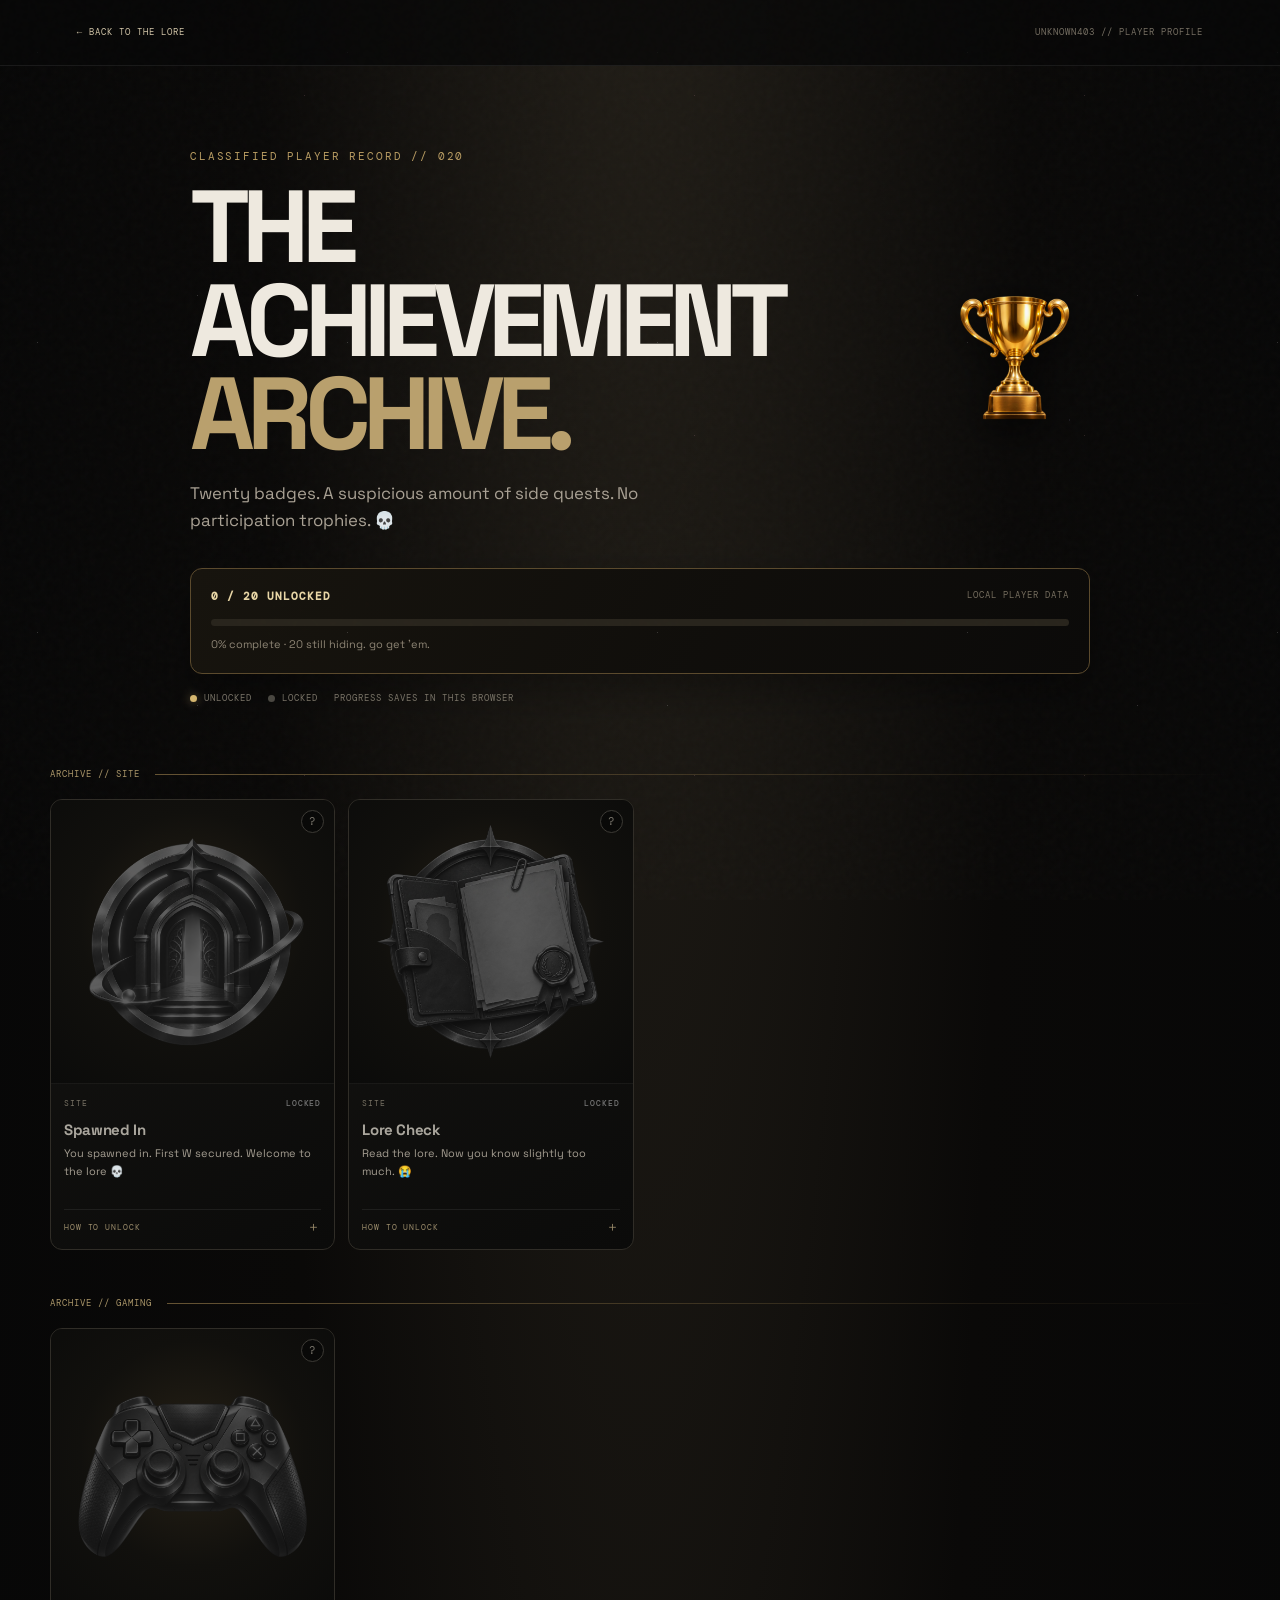
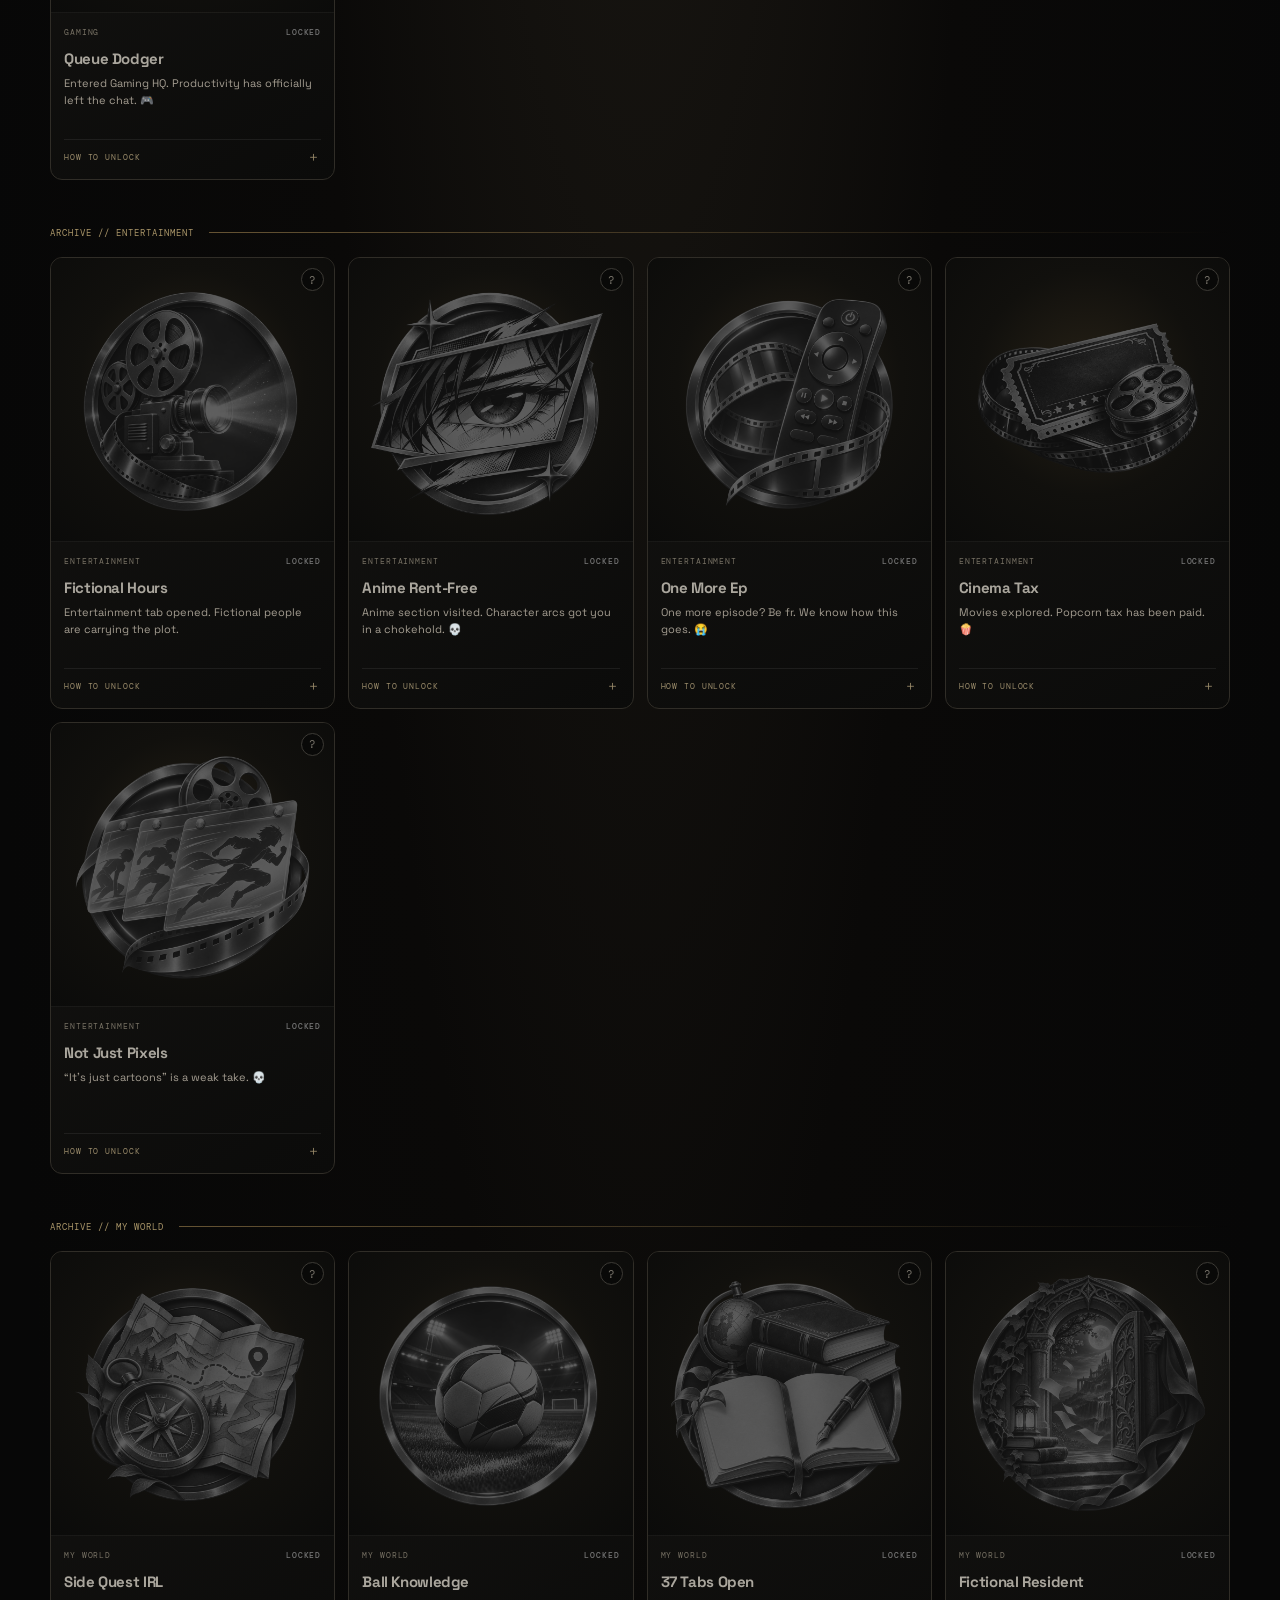
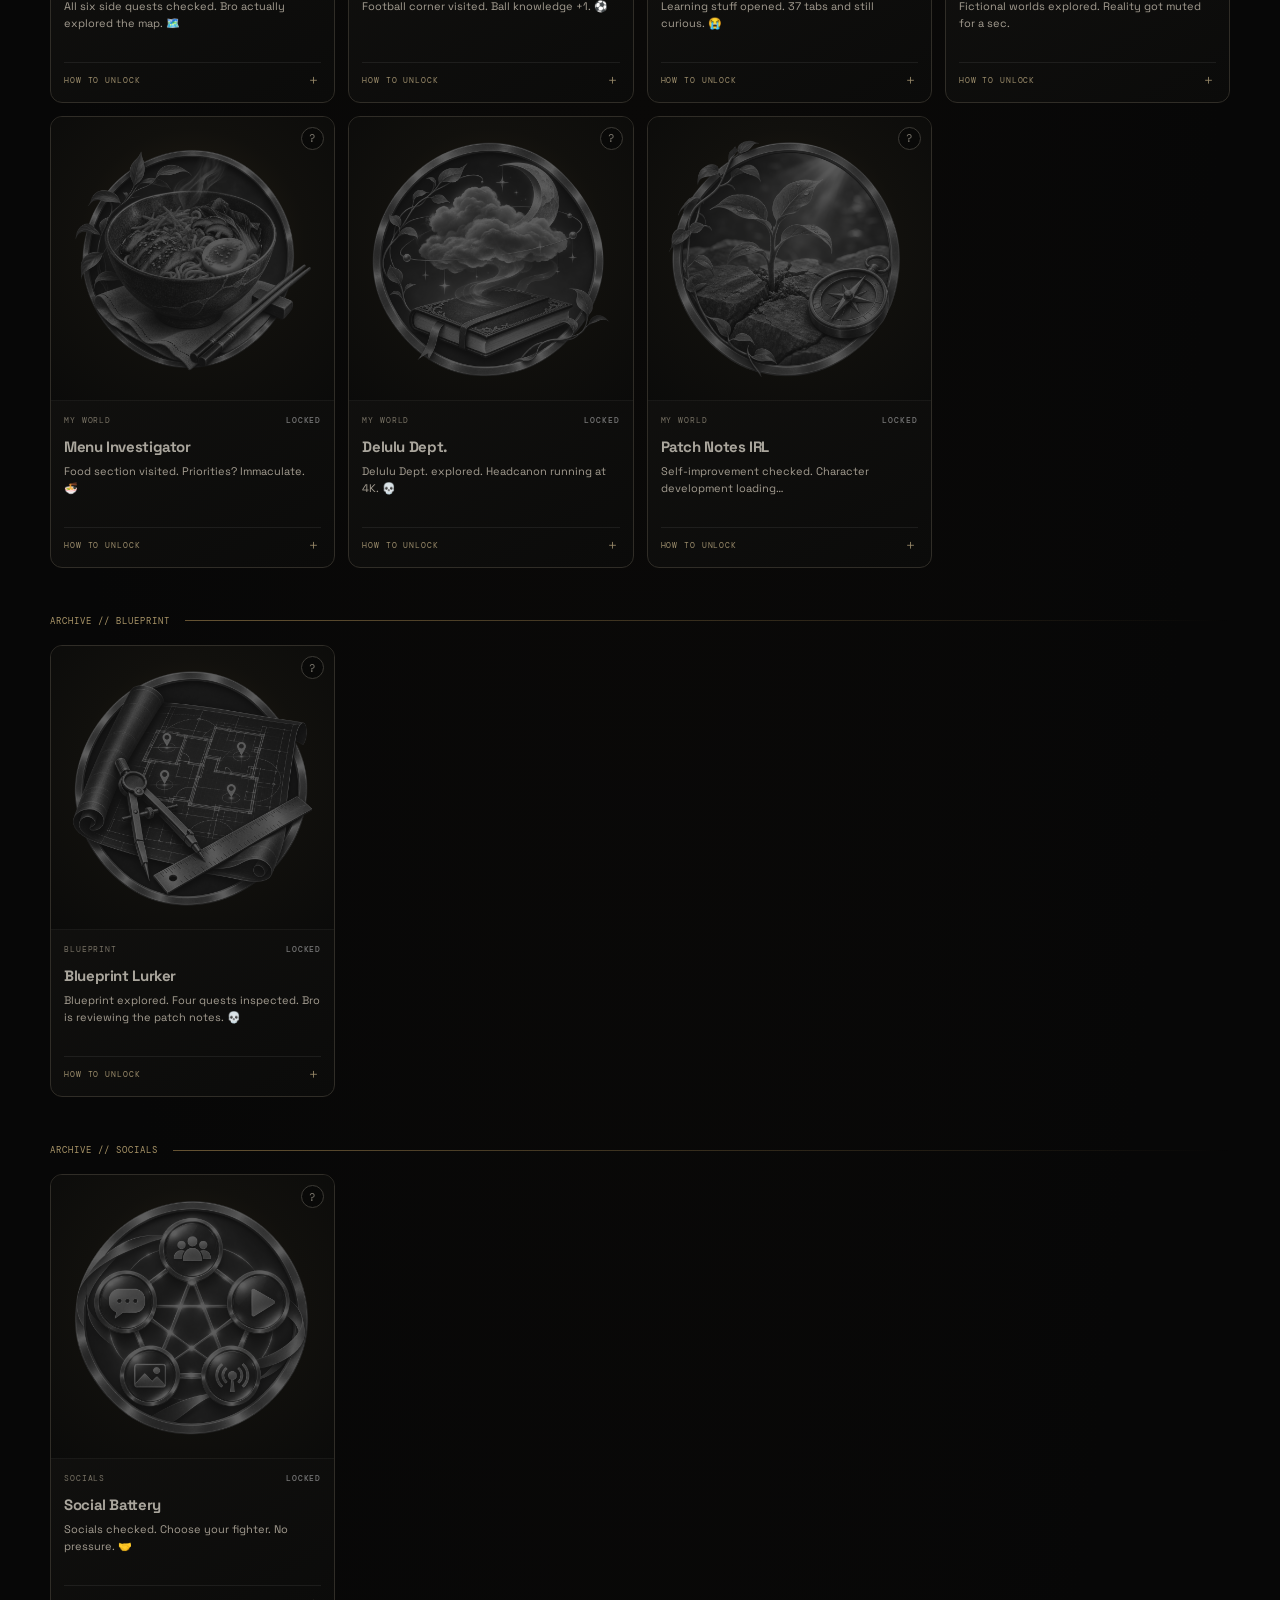
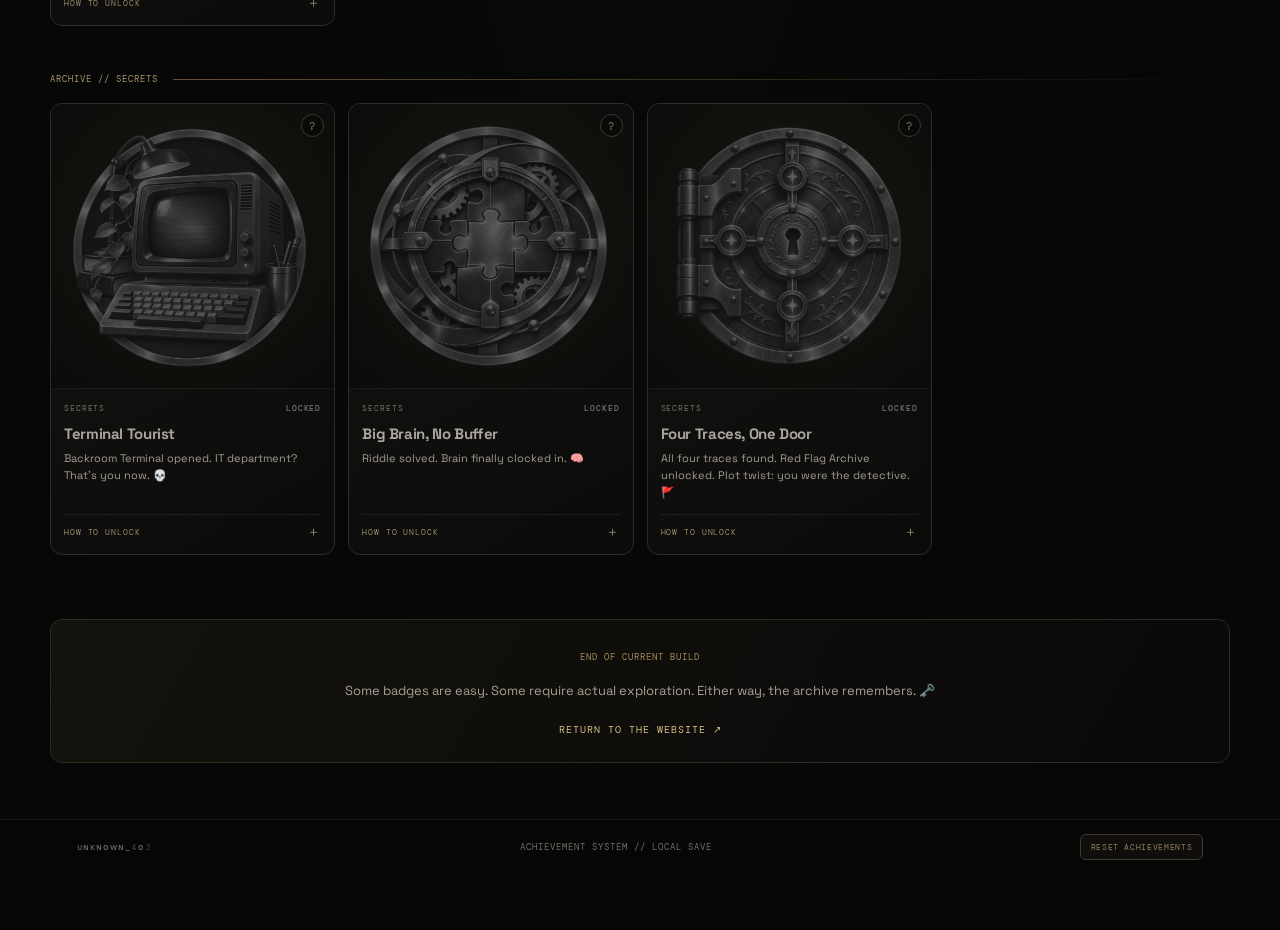
==== achievements.html @ 9b69fb29 "Add files via upload" ====
<!doctype html>
<html lang="en">
<head>
  <meta charset="utf-8"><meta name="viewport" content="width=device-width,initial-scale=1">
  <meta name="theme-color" content="#080808"><meta name="description" content="The UNKNOWN_403 achievement archive. Twenty badges. Zero free passes.">
  <title>Achievement Archive — ᴜɴᴋɴᴏᴡɴ_𝟺ᴏ𝟹</title>
  <link rel="icon" href="assets/icons/favicon.svg"><link rel="stylesheet" href="styles.css"><link rel="stylesheet" href="achievements.css">
</head>
<body class="achievement-archive">
  <div class="archive-grain" aria-hidden="true"></div>
  <header class="archive-top"><a class="archive-back" href="index.html">← BACK TO THE LORE</a><span class="archive-system">UNKNOWN403 // PLAYER PROFILE</span></header>
  <main class="archive-main">
    <section class="archive-hero">
      <p class="eyebrow">CLASSIFIED PLAYER RECORD // 020</p>
      <div class="archive-title-row"><div><h1>THE ACHIEVEMENT<br><span>ARCHIVE.</span></h1><p class="archive-intro">Twenty badges. A suspicious amount of side quests. No participation trophies. 💀</p></div><img src="assets/achievements/trophy.png" alt="Gold achievement trophy" class="archive-trophy"></div>
      <div class="archive-progress-panel"><div class="archive-progress-top"><strong data-achievement-count>0 / 20 UNLOCKED</strong><span>LOCAL PLAYER DATA</span></div><div class="archive-progress-track"><span data-achievement-progress></span></div><p data-achievement-subtitle>0% complete · all 20 are still hiding.</p></div>
      <div class="archive-legend"><span><i class="legend-unlocked"></i> UNLOCKED</span><span><i class="legend-locked"></i> LOCKED</span><span>PROGRESS SAVES IN THIS BROWSER</span></div>
    </section>
    <div id="achievementGrid" class="archive-groups" aria-live="polite"></div>
    <section class="archive-footer-note"><span>END OF CURRENT BUILD</span><p>Some badges are easy. Some require actual exploration. Either way, the archive remembers. 🗝️</p><a href="index.html">RETURN TO THE WEBSITE ↗</a></section>
  </main>
  <footer class="archive-bottom"><span>ᴜɴᴋɴᴏᴡɴ_𝟺ᴏ𝟹</span><span>ACHIEVEMENT SYSTEM // LOCAL SAVE</span><button type="button" id="resetAchievements">RESET ACHIEVEMENTS</button></footer>
  <script src="achievements.js"></script>
</body></html>
---- styles.css ----
@import url('https://fonts.googleapis.com/css2?family=DM+Mono:wght@400;500&family=Space+Grotesk:wght@400;500;600;700&display=swap');
:root{--bg:#070707;--panel:#101010;--panel2:#141414;--text:#f4f4f4;--muted:#a5a5a5;--line:#292929;--red:#c93d4a;--purple:#8d79e8;--green:#87b99a;--blue:#78a9d8;--radius:18px}*{box-sizing:border-box}html{scroll-behavior:smooth;scroll-padding-top:85px}body{margin:0;background:var(--bg);color:var(--text);font-family:'Space Grotesk',Arial,sans-serif;line-height:1.6}a{color:inherit;text-decoration:none}img{display:block;max-width:100%}.scroll-progress{position:fixed;z-index:99;top:0;left:0;width:0;height:3px;background:linear-gradient(90deg,var(--red),var(--purple));box-shadow:0 0 12px #c93d4a66}.topbar{height:74px;position:sticky;top:0;z-index:50;display:flex;align-items:center;justify-content:space-between;padding:0 clamp(18px,5vw,76px);background:#070707eF;border-bottom:1px solid #222;backdrop-filter:blur(14px)}.brand,.footer-brand{display:flex;align-items:center;gap:10px;font-weight:700;letter-spacing:.03em}.brand img,.footer-brand img{width:34px;height:34px;object-fit:cover;border-radius:50%;border:1px solid #444}.topbar nav{display:flex;gap:clamp(14px,2.2vw,30px)}.topbar nav a{font-size:.82rem;color:#bdbdbd;transition:.2s}.topbar nav a:hover{color:white}.menu-toggle{display:none;background:none;color:white;border:1px solid #333;border-radius:9px;padding:8px 11px;font-size:1.2rem}.hero{min-height:calc(100svh - 74px);padding:90px clamp(22px,9vw,140px) 80px;position:relative;overflow:hidden;display:grid;grid-template-columns:1.25fr .75fr;align-items:center;gap:40px;background:radial-gradient(ellipse at 82% 38%,#222 0%,#0a0a0a 37%,#070707 70%)}.hero-glow{position:absolute;width:430px;height:430px;border:1px solid #292929;border-radius:50%;right:7%;top:13%;box-shadow:0 0 0 42px #ffffff03,0 0 0 85px #ffffff02;pointer-events:none}.hero-text,.hero-portrait{position:relative;z-index:1}.eyebrow{font-family:'DM Mono',monospace;color:#a0a0a0;font-size:.7rem;letter-spacing:.15em;text-transform:uppercase;margin:0 0 15px}.hero h1{font-size:clamp(2.5rem,6.4vw,6.1rem);line-height:1.05;letter-spacing:-.065em;margin:0;overflow-wrap:anywhere}.hero h1 span{color:#9b9b9b}.pronouns{color:#aaa;font-family:'DM Mono',monospace;font-size:.76rem;margin:17px 0}.hero-line{font-size:clamp(1.4rem,3vw,2.3rem);font-weight:700;line-height:1.3;margin:26px 0 12px}.hero-desc{color:#aaa;max-width:570px;font-size:1rem}.hero-actions{display:flex;gap:10px;flex-wrap:wrap;margin:28px 0}.btn{border-radius:9px;padding:12px 16px;font-size:.85rem;font-weight:700;border:1px solid #393939;transition:transform .2s,border-color .2s}.btn:hover{transform:translateY(-3px);border-color:#888}.btn.primary{background:#f2f2f2;color:#080808;border-color:#f2f2f2}.btn.secondary{background:#121212}.hero-mini{display:flex;flex-wrap:wrap;gap:8px 18px;color:#7f7f7f;font-size:.73rem}.hero-portrait{max-width:330px;justify-self:center}.portrait-frame{padding:9px;border:1px solid #3a3a3a;background:#101010;transform:rotate(2deg);box-shadow:18px 18px 0 #ffffff05}.portrait-frame img{width:100%;aspect-ratio:1;object-fit:cover;filter:grayscale(1)}.floating-note{position:absolute;background:#f1f1f1;color:#111;padding:7px 11px;border-radius:5px;font-size:.72rem;font-weight:700;box-shadow:4px 4px 0 #000}.note-one{top:12%;right:-18%;transform:rotate(5deg)}.note-two{bottom:9%;left:-17%;transform:rotate(-5deg)}.hero-bottom{position:absolute;bottom:23px;left:clamp(22px,9vw,140px);font: .65rem 'DM Mono',monospace;letter-spacing:.12em;color:#777}.hero-bottom span{margin-left:9px;color:#ddd}.section{padding:100px clamp(20px,8vw,120px);border-top:1px solid #1e1e1e}.section-head{max-width:850px;margin-bottom:40px}.section-head h2{font-size:clamp(2.1rem,5vw,4.4rem);line-height:1.05;letter-spacing:-.055em;margin:0 0 16px}.section-head h2 span{color:#777}.section-intro{max-width:700px;color:#aaa;margin:0;font-size:1rem}.about{background:#0a0a0a}.about-grid{display:grid;grid-template-columns:1.3fr .7fr;gap:42px}.about-main p{color:#aaa;max-width:690px}.about-main .big-copy{color:#eee;font-size:clamp(1.35rem,2.7vw,2rem);font-weight:600;line-height:1.35}.fact-stack{display:grid;gap:10px;align-content:start}.fact{padding:14px 16px;border:1px solid #292929;background:#101010;border-radius:10px;display:grid;gap:3px}.fact span{font: .65rem 'DM Mono',monospace;color:#777;text-transform:uppercase;letter-spacing:.12em}.fact b{font-size:.92rem}.gaming{background:linear-gradient(180deg,#0b090a,#0a0a0a)}.gaming .eyebrow{color:#d07880}.subhead{margin:36px 0 17px}.subhead h3{font-size:1.4rem;margin:0 0 3px;letter-spacing:-.025em}.subhead h3 span{color:#d07880}.subhead p{margin:0;color:#888;font-size:.86rem}.media-grid{display:grid;grid-template-columns:repeat(5,minmax(0,1fr));gap:14px}.media-card{min-width:0;border:1px solid #282828;border-radius:12px;overflow:hidden;background:#101010;transition:transform .2s,border-color .2s,background .2s}.media-card:hover{transform:translateY(-4px);border-color:#555;background:#141414}.poster-wrap{position:relative;background:#1b1b1b;overflow:hidden}.poster-wrap img{width:100%;height:150px;object-fit:cover;transition:transform .35s;filter:saturate(.85)}.media-card:hover .poster-wrap img{transform:scale(1.04)}.poster-fallback{display:none;min-height:110px;align-items:center;justify-content:center;padding:15px;text-align:center;font-weight:700;color:#999}.media-card.no-image .poster-wrap img{display:none}.media-card.no-image .poster-fallback{display:flex}.card-copy{padding:12px}.card-copy h3{font-size:.91rem;line-height:1.25;margin:0 0 7px}.card-copy p{font-size:.75rem;line-height:1.45;color:#999;margin:0}.tag{display:inline-block;margin-top:8px;color:#e9a0a5;font: .6rem 'DM Mono',monospace;letter-spacing:.04em}.rotation-head{margin-top:48px}.rotation-grid{display:grid;grid-template-columns:repeat(4,minmax(0,1fr));gap:12px}.rotation-item{display:flex;align-items:center;gap:12px;background:#111;border:1px solid #292929;border-radius:10px;padding:9px;min-width:0}.rotation-item img{width:56px;height:56px;object-fit:cover;border-radius:7px}.rotation-item span{font-size:.83rem;font-weight:600;line-height:1.3}.wishlist-head{margin-top:48px}.wishlist-grid{display:grid;grid-template-columns:repeat(5,minmax(0,1fr));gap:10px}.wish-item{display:grid;grid-template-columns:50px 1fr;align-items:center;gap:3px 10px;padding:9px;border:1px solid #282828;background:#101010;border-radius:10px;min-width:0}.wish-item img{grid-row:span 2;width:50px;height:55px;object-fit:cover;border-radius:5px}.wish-item span{font-size:.79rem;font-weight:600;line-height:1.2}.wish-item small{font-size:.63rem;color:#777}.entertainment{background:#0b0a0e}.entertainment .eyebrow{color:#a89aee}.entertainment .section-head h2 span{color:var(--purple)}.ent-block{margin-top:40px}.ent-block .subhead{margin-top:0}.ent-block .subhead h3 span{color:var(--purple)}.poster-grid{grid-template-columns:repeat(5,minmax(0,1fr))}.poster-grid .poster-wrap img{height:174px;object-fit:cover}.poster-grid .card-copy p{min-height:2.1em}.series-block{border-top:1px solid #29252f;padding-top:34px}.series-block .poster-grid{grid-template-columns:repeat(5,minmax(0,1fr))}.movies-block{border-top:1px solid #29252f;padding-top:34px}.movies-block .media-card,.animated-block .media-card{background:#121116}.movies-block .poster-wrap img,.animated-block .poster-wrap img{height:155px}.animated-block{border-top:1px solid #29252f;padding-top:34px}.animated-block .subhead h3 span{color:#d6a46e}.my-world{background:#090c0a}.my-world .eyebrow{color:#91c7a1}.my-world .section-head h2 span{color:var(--green)}.interest-grid{display:grid;grid-template-columns:repeat(3,minmax(0,1fr));gap:13px}.interest-grid article{border:1px solid #26352b;background:#0e1510;padding:21px;border-radius:13px;min-height:175px}.interest-grid article>span{font-size:1.5rem}.interest-grid h3{font-size:1.02rem;margin:9px 0 5px}.interest-grid p{font-size:.82rem;color:#a0afa4;margin:0}.projects{background:#090b0e}.projects .eyebrow{color:#8eb9e3}.projects .section-head h2 span{color:var(--blue)}.project-grid{display:grid;grid-template-columns:repeat(3,minmax(0,1fr));gap:13px}.project-card{padding:21px;border:1px solid #26303b;background:#0d1218;border-radius:13px;min-height:210px;display:flex;flex-direction:column}.project-card.current{border-color:#416a8f}.project-top{display:flex;align-items:center;justify-content:space-between}.project-icon{font-size:1.4rem}.status{font: .6rem 'DM Mono',monospace;color:#9fc6ed;border:1px solid #34516b;padding:5px 7px;border-radius:5px}.status.muted{color:#8a949e;border-color:#39414a}.project-card h3{font-size:1.1rem;margin:20px 0 5px}.project-card p{color:#9ca8b4;font-size:.83rem;margin:0 0 20px}.project-foot{margin-top:auto;font: .65rem 'DM Mono',monospace;color:#6f8293}.goals-line{color:#aeb9c4;margin-top:23px;font-size:.95rem}.socials{background:#080808}.socials .eyebrow{color:#aaa}.social-grid{display:grid;grid-template-columns:repeat(3,minmax(0,1fr));gap:12px}.social-grid>a{display:flex;align-items:center;gap:12px;padding:15px;border:1px solid #292929;border-radius:12px;background:#101010;transition:transform .2s,border-color .2s}.social-grid>a:hover{transform:translateY(-3px);border-color:#666}.social-icon{width:42px;height:42px;display:grid;place-items:center;border-radius:10px;background:#1b1b1b;font-size:1.2rem;font-weight:700}
.social-grid .social-icon{overflow:hidden;flex-shrink:0}
.social-grid .social-icon img{width:100%;height:100%;object-fit:contain;padding:5px;display:block}.social-grid>a>span:nth-child(2){display:grid;gap:1px;min-width:0}.social-grid b{font-size:.88rem}.social-grid small{color:#858585;font-size:.68rem}.social-grid i{margin-left:auto;color:#777;font-style:normal}footer{border-top:1px solid #222;padding:28px clamp(20px,8vw,120px) 22px;display:grid;grid-template-columns:1fr auto;gap:8px 20px;align-items:center;background:#050505}.footer-brand img{width:27px;height:27px}footer p{margin:0;color:#777;font-size:.77rem}footer .back-top{font-size:.78rem;color:#aaa}footer>small{grid-column:1/-1;color:#555;font: .62rem 'DM Mono',monospace;margin-top:10px}.reveal{opacity:0;transform:translateY(18px);transition:opacity .6s ease,transform .6s ease}.reveal.visible{opacity:1;transform:translateY(0)}
@media(max-width:1100px){.media-grid,.poster-grid{grid-template-columns:repeat(4,minmax(0,1fr))}.wishlist-grid{grid-template-columns:repeat(3,minmax(0,1fr))}.hero{padding-left:6vw;padding-right:6vw}.hero-bottom{left:6vw}}
@media(max-width:760px){.topbar{height:64px;padding:0 18px}.menu-toggle{display:block}.topbar nav{display:none;position:absolute;top:63px;left:0;right:0;padding:12px 18px 18px;background:#080808;border-bottom:1px solid #292929;flex-direction:column;gap:0}.topbar nav.open{display:flex}.topbar nav a{padding:11px 0;border-bottom:1px solid #1e1e1e}.hero{min-height:auto;padding:65px 22px 78px;grid-template-columns:1fr;gap:35px}.hero h1{font-size:clamp(2.5rem,12vw,4.5rem)}.hero-portrait{width:210px;justify-self:start;margin:0 0 20px 20px}.floating-note{font-size:.62rem}.note-one{right:-30%}.note-two{left:-22%}.hero-bottom{left:22px}.section{padding:70px 20px}.about-grid{grid-template-columns:1fr;gap:22px}.media-grid,.poster-grid,.series-block .poster-grid{grid-template-columns:repeat(2,minmax(0,1fr));gap:11px}.poster-wrap img,.poster-grid .poster-wrap img,.movies-block .poster-wrap img,.animated-block .poster-wrap img{height:160px}.card-copy{padding:10px}.card-copy h3{font-size:.85rem}.card-copy p{font-size:.72rem}.rotation-grid{grid-template-columns:repeat(2,minmax(0,1fr))}.rotation-item img{width:48px;height:48px}.rotation-item span{font-size:.76rem}.wishlist-grid{grid-template-columns:repeat(2,minmax(0,1fr))}.wish-item{grid-template-columns:44px 1fr;padding:8px;gap:3px 8px}.wish-item img{width:44px;height:50px}.wish-item span{font-size:.73rem}.wish-item small{font-size:.58rem}.interest-grid{grid-template-columns:repeat(2,minmax(0,1fr))}.interest-grid article{padding:16px;min-height:165px}.interest-grid p{font-size:.76rem}.project-grid{grid-template-columns:1fr}.project-card{min-height:175px}.social-grid{grid-template-columns:repeat(2,minmax(0,1fr))}.social-grid>a{padding:11px;gap:8px}.social-icon{width:34px;height:34px}.social-grid small{font-size:.6rem}footer{grid-template-columns:1fr;gap:10px}footer>small{grid-column:auto}}
@media(max-width:390px){.media-grid,.poster-grid,.series-block .poster-grid{grid-template-columns:repeat(2,minmax(0,1fr));gap:8px}.poster-wrap img,.poster-grid .poster-wrap img,.movies-block .poster-wrap img,.animated-block .poster-wrap img{height:130px}.social-grid{grid-template-columns:1fr}.hero-actions .btn{font-size:.76rem}.section-head h2{font-size:2.25rem}}
@media(prefers-reduced-motion:reduce){html{scroll-behavior:auto}*,*::before,*::after{animation-duration:.01ms!important;transition-duration:.01ms!important}}

/* The Blueprint: one tidy home for real work and future goals */
.blueprint .project-grid{grid-template-columns:minmax(0,520px)}
.blueprint .project-foot{display:inline-block;text-decoration:none}
.blueprint .project-card.current .project-foot:hover{color:#c9dff5}
.blueprint-subhead{margin:32px 0 15px}
.blueprint-subhead h3{font-size:1.12rem;margin:0 0 6px}
.blueprint-subhead h3 span{color:#b78ad5}
.blueprint-subhead p{margin:0;color:#999;font-size:.83rem;line-height:1.6}
.ambition-grid{display:grid;grid-template-columns:repeat(3,minmax(0,1fr));gap:13px;margin-top:18px}
.ambition-card{padding:20px;border:1px solid #302638;background:#100e13;border-radius:13px;min-height:175px;transition:transform .2s,border-color .2s}
.ambition-card:hover{transform:translateY(-3px);border-color:#705080}
.ambition-index{font:.62rem 'DM Mono',monospace;color:#ad8ac2;letter-spacing:.08em}
.ambition-card h3{font-size:1.05rem;line-height:1.3;margin:15px 0 8px}
.ambition-card p,.future-file>p:not(.eyebrow){color:#a99eaf;font-size:.82rem;line-height:1.65;margin:0}
.future-file{margin-top:22px;padding:clamp(22px,4vw,38px);border:1px solid #493653;border-radius:14px;background:linear-gradient(135deg,#17111c,#0d0c10 70%);position:relative;overflow:hidden}
.future-file:after{content:"CLASSIFIED";position:absolute;right:-18px;top:27px;transform:rotate(13deg);border:2px solid #674a70;color:#765780;font:.7rem 'DM Mono',monospace;letter-spacing:.15em;padding:5px 24px;opacity:.65}
.future-file h3{font-size:clamp(1.4rem,3vw,2rem);margin:0 0 12px;letter-spacing:-.03em}
.future-file .eyebrow{margin:0 0 12px;color:#c0a0d4}
.future-file>p:not(.eyebrow){max-width:800px}
.future-file .future-note{margin-top:15px!important;color:#d1b8df!important;font-family:'DM Mono',monospace;font-size:.72rem!important}
@media(max-width:760px){.blueprint .project-grid{grid-template-columns:1fr}.ambition-grid{grid-template-columns:repeat(2,minmax(0,1fr))}.ambition-card{padding:16px;min-height:160px}}
@media(max-width:460px){.ambition-grid{grid-template-columns:1fr}.ambition-card{min-height:0}.future-file:after{right:-25px;top:18px;font-size:.58rem}}

/* Blueprint visual refresh: image-led cards with individual accent colours */
.blueprint{background:radial-gradient(ellipse at 12% 10%,#21153a 0%,#0a0910 43%,#080808 100%)}
.blueprint .section-head h2 span{color:#c4a0ff}
.blueprint .section-head>.eyebrow{color:#c4a0ff}
.blueprint-subhead{margin:30px 0 15px;padding-left:13px;border-left:3px solid #a982e8}
.blueprint-subhead h3{font-size:1.18rem;margin:0 0 5px}
.blueprint-subhead h3 span{color:#c4a0ff}
.blueprint-subhead p{font-size:.83rem;color:#9e96ac;margin:0;line-height:1.6}
.blueprint .project-card.current{border-color:#44365d;background:linear-gradient(145deg,#171020,#0d0b11)}
.blueprint .project-card.current .status{color:#c4a0ff}
.ambition-grid{display:grid;grid-template-columns:repeat(4,minmax(0,1fr));gap:15px}
.blueprint-card{padding:0!important;overflow:hidden;min-height:0!important;border-radius:14px;background:#100e14;display:flex;flex-direction:column;border-color:#332a40;transition:transform .22s ease,border-color .22s ease,box-shadow .22s ease}
.blueprint-card:hover{transform:translateY(-5px);border-color:var(--accent,#b99aff);box-shadow:0 12px 30px #0006}
.blueprint-card-01{--accent:#d6a75d;border-color:#57462c;background:#17130d}
.blueprint-card-02{--accent:#67caff;border-color:#23485b;background:#0c151b}
.blueprint-card-03{--accent:#ff6d8d;border-color:#572b3b;background:#190d13}
.blueprint-card-04{--accent:#8bdebb;border-color:#285445;background:#0c1713}
.blueprint-card-05{--accent:#e8c66b;border-color:#594b28;background:#17140b}
.blueprint-card-06{--accent:#83c5a2;border-color:#315342;background:#0d1511}
.blueprint-card-07{--accent:#d7a5ff;border-color:#513a68;background:#160f1d}
.blueprint-card-08{--accent:#79aaff;border-color:#2d4268;background:#0d111b}
.blueprint-image{height:150px;overflow:hidden;position:relative;background:#09090d}
.blueprint-image:after{content:"";position:absolute;inset:45% 0 0;background:linear-gradient(transparent,#08080b99)}
.blueprint-image img{display:block;width:100%;height:100%;object-fit:cover;transition:transform .45s ease}
.blueprint-card:hover .blueprint-image img{transform:scale(1.045)}
.blueprint-card-copy{padding:16px 16px 19px;flex:1}
.blueprint-card .ambition-index{font: .59rem 'DM Mono',monospace;color:var(--accent,#b99aff);letter-spacing:.07em;line-height:1.5}
.blueprint-card h3{font-size:1.02rem;line-height:1.3;margin:12px 0 8px}
.blueprint-card p{font-size:.78rem;line-height:1.65;color:#b6b0c2;margin:0}
@media(max-width:1050px){.ambition-grid{grid-template-columns:repeat(3,minmax(0,1fr))}.blueprint-image{height:140px}}
@media(max-width:760px){.ambition-grid{grid-template-columns:repeat(2,minmax(0,1fr));gap:11px}.blueprint-image{height:125px}.blueprint-card-copy{padding:12px}}
@media(max-width:460px){.ambition-grid{grid-template-columns:1fr}.blueprint-card{display:grid;grid-template-columns:110px 1fr}.blueprint-image{height:100%;min-height:150px}.blueprint-image:after{inset:0 0 0 40%;background:linear-gradient(90deg,transparent,#08080b55)}.blueprint-card-copy{padding:14px}.blueprint-card h3{margin-top:9px}}


/* Blueprint refinement: neutral dark styling, compact image slots, consistent subheads */
.blueprint{background:linear-gradient(180deg,#0b090a 0%,#0a0a0a 100%);}
.blueprint .eyebrow{color:#d07880;}
.blueprint .section-head h2 span{color:#d07880;}
.blueprint .section-intro{color:#aaa;}
.blueprint .blueprint-subhead{margin:36px 0 17px;padding-top:28px;border-top:1px solid #292929;background:transparent;border-radius:0;}
.blueprint .blueprint-subhead h3{font-size:1.4rem;margin:0 0 3px;letter-spacing:-.025em;color:#eee;}
.blueprint .blueprint-subhead h3 span{color:#d07880;}
.blueprint .blueprint-subhead p{margin:0;color:#888;font-size:.86rem;}
.blueprint .project-grid{grid-template-columns:minmax(0,520px);}
.blueprint .project-card.current{background:#101010;border-color:#292929;}
.blueprint .project-card .status{color:#d07880;}
.blueprint .project-foot{color:#d07880;}
.blueprint .goals-line{color:#888;}
.blueprint .ambition-grid{display:grid;grid-template-columns:repeat(2,minmax(0,1fr));gap:12px;}
.blueprint .blueprint-card{display:flex;flex-direction:row;align-items:center;gap:13px;min-height:0;padding:12px!important;border:1px solid #292929;border-radius:10px;background:#101010;box-shadow:none;}
.blueprint .blueprint-card:hover{transform:translateY(-2px);border-color:#555;box-shadow:none;background:#121212;}
.blueprint .blueprint-image{flex:0 0 56px;width:56px;height:56px;border:1px dashed #484848;border-radius:7px;overflow:hidden;background:#171717;display:flex;align-items:center;justify-content:center;}
.blueprint .blueprint-image:after{display:none;}
.blueprint .blueprint-image.image-slot span{font: .48rem 'DM Mono',monospace;letter-spacing:.05em;line-height:1.5;text-align:center;color:#777;}
.blueprint .blueprint-card-copy{padding:0;min-width:0;}
.blueprint .blueprint-card .ambition-index{font: .58rem 'DM Mono',monospace;color:#888;letter-spacing:.06em;line-height:1.5;}
.blueprint .blueprint-card h3{font-size:.92rem;line-height:1.3;margin:5px 0 4px;color:#eee;}
.blueprint .blueprint-card p{font-size:.8rem;line-height:1.5;color:#999;margin:0;}
.blueprint .future-file{margin-top:26px;border:1px solid #292929;border-radius:10px;background:#101010;}
.blueprint .future-file:after{border-color:#494949;color:#777;}
.blueprint .future-file .eyebrow{color:#d07880;}
.blueprint .future-file .future-note{color:#aaa!important;}
@media(max-width:760px){.blueprint .ambition-grid{grid-template-columns:1fr}.blueprint .blueprint-card{padding:10px!important}.blueprint .blueprint-image{flex-basis:50px;width:50px;height:50px}}


/* Current-focus Blueprint refresh: charcoal + restrained red, compact thumbnails */
.blueprint{background:radial-gradient(ellipse at 12% 10%,#171313 0%,#0a0a0a 48%,#080808 100%)}
.blueprint .section-head h2 span,.blueprint .section-head>.eyebrow{color:#c87878}
.blueprint-subhead{padding-left:0;border-left:0;border-bottom:1px solid #343030;padding-bottom:10px;margin:30px 0 15px}
.blueprint-subhead h3 span{color:#c87878}
.blueprint-subhead p{color:#9c9696}
.blueprint .project-grid{grid-template-columns:repeat(2,minmax(0,1fr))}
.blueprint .project-card.current{border-color:#543838;background:linear-gradient(145deg,#171212,#0d0d0d)}
.blueprint .project-card.upcoming{border-color:#343030;background:#0d0d0d}
.blueprint .project-card.current .status{color:#e0aaaa;border-color:#684747}
.blueprint .project-card .status.muted{color:#aaa1a1;border-color:#454040}
.blueprint .project-foot{color:#c18b8b}
.blueprint .goals-line{color:#b7adad}
.blueprint .ambition-grid{grid-template-columns:repeat(2,minmax(0,1fr));gap:12px}
.blueprint .ambition-card{display:flex;align-items:center;gap:13px;padding:14px;border:1px solid #302b2b;background:#101010;min-height:112px;border-radius:12px}
.blueprint .ambition-card:hover{border-color:#694242}
.blueprint .blueprint-image{flex:0 0 56px;width:56px;height:56px;min-width:56px;margin:0;border-radius:9px}
.blueprint .blueprint-card-copy{min-width:0;flex:1}
.blueprint .ambition-index{color:#c18b8b;font-size:.58rem}
.blueprint .ambition-card h3{font-size:.95rem;line-height:1.3;margin:5px 0 5px}
.blueprint .ambition-card p{font-size:.77rem;line-height:1.5;color:#a9a1a1}
@media(max-width:760px){.blueprint .project-grid{grid-template-columns:repeat(2,minmax(0,1fr))}.blueprint .ambition-grid{grid-template-columns:1fr}}
@media(max-width:520px){.blueprint .project-grid{grid-template-columns:1fr}.blueprint .ambition-card{padding:12px}.blueprint .blueprint-image{flex-basis:50px;width:50px;height:50px;min-width:50px}}


/* === Visual polish pass: motion, depth, and navigation feedback === */
:root{--motion-fast:180ms;--motion-mid:320ms;--motion-slow:700ms;--ease-out:cubic-bezier(.2,.75,.25,1)}
body{background-image:radial-gradient(ellipse at 4% 18%,#ffffff04,transparent 34%),radial-gradient(ellipse at 96% 58%,#c93d4a08,transparent 32%);background-attachment:fixed}
::selection{background:#c93d4a;color:#fff}
.topbar{transition:background var(--motion-mid) ease,border-color var(--motion-mid) ease}
.topbar nav a{position:relative;padding:8px 0;transition:color var(--motion-fast) ease}
.topbar nav a:after{content:"";position:absolute;left:0;right:100%;bottom:2px;height:1px;background:var(--red);transition:right var(--motion-mid) var(--ease-out)}
.topbar nav a:hover:after,.topbar nav a.active:after{right:0}
.topbar nav a.active{color:#fff}
.hero{isolation:isolate}
.hero:before{content:"";position:absolute;inset:0;pointer-events:none;opacity:.16;background-image:radial-gradient(#777 0.55px,transparent .55px);background-size:17px 17px;mask-image:linear-gradient(90deg,transparent,#000 70%,transparent);z-index:-1}
.hero-glow{animation:orbit-glow 18s linear infinite;will-change:transform}
.hero-text>*{animation:hero-rise .72s var(--ease-out) both}
.hero-text>.eyebrow{animation-delay:70ms}.hero-text>h1{animation-delay:130ms}.hero-text>.pronouns{animation-delay:190ms}.hero-text>.hero-line{animation-delay:250ms}.hero-text>.hero-desc{animation-delay:310ms}.hero-text>.hero-actions{animation-delay:370ms}.hero-text>.hero-mini{animation-delay:430ms}
.portrait-frame{animation:portrait-drift 6s ease-in-out infinite;transition:box-shadow var(--motion-mid) ease,border-color var(--motion-mid) ease}
.hero-portrait:hover .portrait-frame{border-color:#666;box-shadow:18px 18px 0 #c93d4a20,0 18px 55px #0008}
.floating-note{animation:note-drift 5s ease-in-out infinite}
.note-two{animation-delay:-2.5s}
.section{position:relative;isolation:isolate}
.section:before{content:"";position:absolute;z-index:-1;top:0;left:clamp(20px,8vw,120px);right:clamp(20px,8vw,120px);height:1px;background:linear-gradient(90deg,transparent,#ffffff13,transparent);pointer-events:none}
.section-head h2{letter-spacing:-.045em}
.section-head h2 span{transition:color var(--motion-mid) ease}
.media-card,.interest-grid article,.project-card,.social-grid>a,.fact,.ambition-card{transition:transform var(--motion-mid) var(--ease-out),border-color var(--motion-mid) ease,background var(--motion-mid) ease,box-shadow var(--motion-mid) ease}
.media-card:hover,.interest-grid article:hover,.social-grid>a:hover{transform:translateY(-5px)}
.media-card img,.poster-grid img,.media-grid img{transition:transform 500ms var(--ease-out),filter 500ms ease}
.media-card:hover img,.poster-grid a:hover img,.media-grid a:hover img{transform:scale(1.045);filter:saturate(1.08)}
.project-card{position:relative;overflow:hidden}
.project-card:before{content:"";position:absolute;inset:0 auto 0 0;width:2px;background:linear-gradient(180deg,transparent,var(--red),transparent);transform:scaleY(0);transform-origin:center;transition:transform var(--motion-mid) var(--ease-out)}
.project-card:hover:before{transform:scaleY(1)}
.project-card:hover{transform:translateY(-4px);border-color:#5b4545;box-shadow:0 16px 40px #0003}
.social-grid>a:hover{box-shadow:0 10px 28px #0004}
.btn{position:relative;overflow:hidden;isolation:isolate}
.btn:after{content:"";position:absolute;inset:0;background:linear-gradient(110deg,transparent 20%,#ffffff22 48%,transparent 75%);transform:translateX(-130%);transition:transform 600ms ease;z-index:-1}
.btn:hover:after{transform:translateX(130%)}
.blueprint .project-card.current:hover{border-color:#775050;background:linear-gradient(145deg,#1b1414,#101010)}
.blueprint .project-card.upcoming:hover{border-color:#514343}
.blueprint .ambition-card:hover{transform:translateY(-3px);background:#141111;box-shadow:0 10px 26px #0003}
.blueprint .blueprint-image{transition:border-color var(--motion-mid) ease,background var(--motion-mid) ease,transform var(--motion-mid) var(--ease-out)}
.blueprint .ambition-card:hover .blueprint-image{border-color:#785454;background:#1b1515;transform:scale(1.035)}
.reveal{opacity:0;transform:translateY(18px);transition:opacity 650ms var(--ease-out),transform 650ms var(--ease-out)}
.reveal.visible{opacity:1;transform:translateY(0)}
/* Gentle stagger without adding JavaScript dependencies */
.media-grid .reveal:nth-child(2),.poster-grid .reveal:nth-child(2),.social-grid .reveal:nth-child(2){transition-delay:55ms}
.media-grid .reveal:nth-child(3),.poster-grid .reveal:nth-child(3),.social-grid .reveal:nth-child(3){transition-delay:100ms}
.media-grid .reveal:nth-child(4),.poster-grid .reveal:nth-child(4),.social-grid .reveal:nth-child(4){transition-delay:145ms}
@keyframes hero-rise{from{opacity:0;transform:translateY(15px)}to{opacity:1;transform:translateY(0)}}
@keyframes orbit-glow{from{transform:rotate(0deg)}to{transform:rotate(360deg)}}
@keyframes portrait-drift{0%,100%{transform:translateY(0) rotate(2deg)}50%{transform:translateY(-8px) rotate(1deg)}}
@keyframes note-drift{0%,100%{translate:0 0}50%{translate:0 -5px}}
@media(max-width:760px){.hero:before{opacity:.09}.hero-glow{width:300px;height:300px;right:-4%;top:18%}.hero-portrait{margin-top:10px}.section:before{left:20px;right:20px}.topbar nav a:after{display:none}.topbar nav a.active{color:#fff;background:#ffffff0b;border-radius:7px}}
@media(hover:none){.media-card:hover,.interest-grid article:hover,.social-grid>a:hover,.project-card:hover,.blueprint .ambition-card:hover{transform:none;box-shadow:none}.media-card:hover img,.poster-grid a:hover img,.media-grid a:hover img{transform:none}}
@media(prefers-reduced-motion:reduce){*,*::before,*::after{scroll-behavior:auto!important;animation-duration:.01ms!important;animation-iteration-count:1!important;transition-duration:.01ms!important}.reveal{opacity:1;transform:none}}


/* ==========================================================
   CINEMATIC NOIR × CRIMSON PROTOCOL — design system upgrade
   Existing content/layout retained; visual layer only.
   ========================================================== */
:root{
 --bg:#080808;--panel:#101010;--panel2:#151313;--text:#f4f1f1;--muted:#aaa3a3;
 --line:#302929;--red:#b83240;--purple:#b83240;--green:#b83240;--blue:#b83240;
 --accent:#c13a47;--accent-soft:#d18b91;--silver:#d9d5d5;--motion-fast:180ms;--motion-mid:340ms;
 --ease-out:cubic-bezier(.2,.75,.25,1);--radius:14px;
}
html{scroll-behavior:smooth;scroll-padding-top:90px}
body{
 background-color:var(--bg);
 background-image:radial-gradient(ellipse at 14% 7%,#9d26300d,transparent 32%),radial-gradient(ellipse at 92% 38%,#ffffff05,transparent 28%),repeating-linear-gradient(0deg,#ffffff03 0,#ffffff03 1px,transparent 1px,transparent 5px);
 background-attachment:fixed;
}
body:after{content:"";position:fixed;inset:0;z-index:40;pointer-events:none;opacity:.12;background-image:url("data:image/svg+xml,%3Csvg viewBox='0 0 180 180' xmlns='http://www.w3.org/2000/svg'%3E%3Cfilter id='n'%3E%3CfeTurbulence type='fractalNoise' baseFrequency='.82' numOctaves='3' stitchTiles='stitch'/%3E%3C/filter%3E%3Crect width='100%25' height='100%25' filter='url(%23n)' opacity='.19'/%3E%3C/svg%3E");mix-blend-mode:soft-light}
::selection{background:#b83240;color:#fff}
.topbar{background:#080808eF;border-bottom-color:#32282a;box-shadow:0 8px 35px #0003}
.brand img,.footer-brand img{border-color:#754047;box-shadow:0 0 0 3px #b8324010}
.brand span{letter-spacing:.045em}
.topbar nav a{font-family:'DM Mono',monospace;font-size:.75rem;letter-spacing:.035em;color:#bcb5b5}
.topbar nav a:after{background:linear-gradient(90deg,var(--accent),#e4b8bc)}
.topbar nav a.active{color:#fff}
.hero{background:radial-gradient(ellipse at 82% 38%,#261416 0%,#0b0909 38%,#080808 72%)}
.hero:before{opacity:.20;background-image:linear-gradient(#ffffff07 1px,transparent 1px),linear-gradient(90deg,#ffffff07 1px,transparent 1px);background-size:36px 36px;mask-image:radial-gradient(ellipse at 72% 38%,#000,transparent 72%)}
.hero-glow{border-color:#67343a;box-shadow:0 0 0 42px #b8324008,0 0 0 85px #ffffff02,0 0 65px #b8324010}
.eyebrow{color:#c58a8f;letter-spacing:.17em;font-size:.68rem}
.hero h1{letter-spacing:-.07em;text-wrap:balance}
.hero h1 span{color:#c4babb}
.hero-line{letter-spacing:-.035em}
.portrait-frame{border-color:#4c3336;background:#100d0e;box-shadow:14px 14px 0 #b8324018,0 20px 65px #0008}
.portrait-frame img{filter:grayscale(.85) contrast(1.06)}
.floating-note{background:#d9d5d5;color:#171112;border-radius:3px;box-shadow:4px 4px 0 #b8324030;font-family:'DM Mono',monospace}
.note-one{background:#b83240;color:#fff}
.section{border-top-color:#292122}
.section:before{background:linear-gradient(90deg,transparent,#b8324030,#ffffff0a,transparent)}
.section-head h2{font-weight:700;letter-spacing:-.06em;text-wrap:balance}
.section-head h2 span{color:#c2b8b9!important}
.section-head>.eyebrow{color:#c58a8f!important}
.about,.gaming,.entertainment,.my-world,.projects,.blueprint,.socials{background:linear-gradient(180deg,#0b0909,#080808 74%)}
.about{background:linear-gradient(180deg,#0b0a0a,#080808)}
.gaming{background:radial-gradient(ellipse at 10% 0%,#1c1012 0%,#0a0909 48%,#080808 100%)}
.entertainment{background:radial-gradient(ellipse at 90% 0%,#171012 0%,#0a0909 48%,#080808 100%)}
.my-world{background:radial-gradient(ellipse at 12% 0%,#171012 0%,#090909 52%,#080808 100%)}
.projects,.blueprint{background:radial-gradient(ellipse at 80% 0%,#1a1012 0%,#0a0909 46%,#080808 100%)}
.socials{background:linear-gradient(180deg,#0a0909,#070707)}
.gaming .eyebrow,.entertainment .eyebrow,.my-world .eyebrow,.projects .eyebrow,.socials .eyebrow{color:#c58a8f}
.subhead{display:flex;align-items:baseline;flex-wrap:wrap;gap:4px 15px;border-bottom:1px solid #302527;padding-bottom:10px}
.subhead h3{font-size:1.25rem;letter-spacing:-.035em}
.subhead h3 span{color:#d18b91!important}
.subhead p{flex-basis:100%;font-size:.82rem;color:#918888}
.media-card,.rotation-item,.wish-item,.fact,.interest-grid article,.project-card,.social-grid>a,.blueprint .ambition-card{border-color:#302729!important;background:linear-gradient(145deg,#121010,#0d0c0c)!important;border-radius:10px;box-shadow:0 7px 24px #0002}
.media-card:hover,.interest-grid article:hover,.social-grid>a:hover,.project-card:hover,.blueprint .ambition-card:hover{border-color:#714047!important;box-shadow:0 16px 34px #0005,0 0 0 1px #b8324010}
.poster-wrap{background:#1a1314}
.poster-wrap img{filter:saturate(.78) contrast(1.04)}
.media-card:hover .poster-wrap img,.poster-grid a:hover img,.media-grid a:hover img{filter:saturate(1.02) contrast(1.04)}
.tag{color:#d18b91}
.rotation-item img,.wish-item img{border:1px solid #382b2d}
.interest-grid article{min-height:160px}
.interest-grid article>span{filter:saturate(.75)}
.interest-grid h3,.project-card h3{letter-spacing:-.025em}
.project-card.current,.blueprint .project-card.current{border-color:#704047!important;background:linear-gradient(145deg,#1b1113,#0d0c0c)!important}
.status,.blueprint .project-card.current .status{color:#e0a7ac;border-color:#754047;background:#b832400b}
.status.muted,.blueprint .project-card .status.muted{color:#a8a0a0;border-color:#454040}
.project-foot,.blueprint .project-foot,.blueprint .ambition-index{color:#c58a8f}
.blueprint-subhead{border-bottom-color:#38292b}
.blueprint .blueprint-image{border-color:#4a3437;background:#171112}
.blueprint .blueprint-image.image-slot span{color:#a48d90}
.blueprint .ambition-card h3{color:#f0eaea}
.social-icon{background:#1a1314;border:1px solid #332628}
.social-grid>a:hover .social-icon{border-color:#704047}
.btn{border-radius:5px;letter-spacing:.015em;transition:transform var(--motion-fast) var(--ease-out),border-color var(--motion-fast),background var(--motion-fast),box-shadow var(--motion-fast)}
.btn.primary{background:var(--silver);color:#100d0e;border-color:var(--silver)}
.btn.primary:hover{background:#fff;box-shadow:0 7px 25px #b8324026}
.btn.secondary{border-color:#554044;background:#120e0f;color:#f1eaea}
.btn.secondary:hover{border-color:#b83240;box-shadow:0 6px 20px #b8324017}
.menu-toggle{border-color:#4a3437}
footer{background:#060606;border-top-color:#2a2022}
footer .back-top{border-bottom:1px solid #6b3c42;padding-bottom:2px}
/* Side headings: numbered eyebrow + fine divider; keep content structure unchanged. */
.subhead:after{content:"";height:1px;flex:1 1 55px;align-self:center;background:linear-gradient(90deg,#75404755,transparent);order:2}
.subhead p{order:3}
/* Floating system-status capsule: bottom-right; copyright stays in the footer. */
.site-status{position:fixed;right:22px;bottom:22px;z-index:80;display:inline-flex;align-items:center;width:max-content;max-width:calc(100vw - 32px);padding:9px 12px;border:1px solid #3a292c;background:#090808eF;color:#b5a7a9;border-radius:4px;font:10px 'DM Mono',monospace;letter-spacing:.06em;white-space:nowrap;box-shadow:0 5px 22px #0008;backdrop-filter:blur(8px);pointer-events:none}
.site-status strong{color:#d18b91;font-weight:500}
/* Custom cursor: keep the original 👾 idle state; use a crimson tech crosshair only on hover. */
.custom-cursor{position:fixed;left:0;top:0;z-index:9999;pointer-events:none;font-size:23px;line-height:1;filter:drop-shadow(0 2px 3px #000b);transform:translate(-5px,-5px) rotate(-10deg);will-change:transform;display:none}
.custom-cursor:before,.custom-cursor:after{content:"";position:absolute;pointer-events:none;opacity:0;transition:opacity .16s ease,background .16s ease,border-color .16s ease,box-shadow .16s ease,transform .16s ease}
.custom-cursor.is-pointing{font-size:0;filter:drop-shadow(0 1px 3px #000b)}
.custom-cursor.is-pointing:before{left:2px;top:2px;width:16px;height:16px;border:1px solid #d64b58;border-radius:3px;transform:rotate(45deg);opacity:.9;box-shadow:0 0 6px #c93d4a25}
.custom-cursor.is-pointing:after{left:0;top:0;width:20px;height:20px;background:radial-gradient(circle at center,#f05a68 0 1.7px,transparent 2px),linear-gradient(#d5c6c8,#d5c6c8) center/1px 20px no-repeat,linear-gradient(90deg,#d5c6c8,#d5c6c8) center/20px 1px no-repeat;opacity:.9}
html.cursor-ready,html.cursor-ready body,html.cursor-ready a,html.cursor-ready button,html.cursor-ready [role="button"]{cursor:none!important}
html.cursor-ready input,html.cursor-ready textarea{cursor:text!important}
@media(pointer:fine){.custom-cursor{display:block}}
@media(prefers-reduced-motion:reduce){.custom-cursor:before,.custom-cursor:after{transition:none!important}}
@media(hover:none),(pointer:coarse){.custom-cursor{display:none!important}html,html body,html a,html button{cursor:auto!important}}
@media(max-width:760px){.site-status{right:12px;bottom:12px;font-size:9px;padding:6px 8px}.subhead:after{flex-basis:20px}.hero:before{opacity:.11}}
@media(max-width:520px){.site-status{right:10px;bottom:10px}.section-head h2{font-size:clamp(2rem,11vw,3.2rem)}.subhead{gap:5px 10px}}
@media(hover:none),(pointer:coarse){.custom-cursor{display:none!important}html,html body,html a,html button{cursor:auto!important}}
@media(prefers-reduced-motion:reduce){body:after{display:none}.hero-glow,.portrait-frame,.floating-note{animation:none!important}.custom-cursor{display:none!important}html,html body,html a,html button{cursor:auto!important}}


/* Easter egg system: subtle clues, responsive overlays, local discovery tracker. */
.egg-home-clue{position:absolute;left:clamp(22px,5vw,70px);bottom:64px;color:#82777a;font:9px 'DM Mono',monospace;letter-spacing:.15em;opacity:.48;transition:opacity .2s;z-index:2}
.egg-home-clue:hover{opacity:1;color:#d18b91}
.egg-project-clue{margin:0 0 15px;color:#92878a;font:10px 'DM Mono',monospace;letter-spacing:.07em}
.egg-project-clue button{border:0;background:transparent;color:#b45a63;font:inherit;text-decoration:underline;text-underline-offset:3px;cursor:pointer;padding:4px}
.egg-project-clue button:hover,.egg-project-clue button:focus-visible{color:#f0b1b7}
.egg-tracker{position:fixed;left:14px;bottom:14px;z-index:120;display:flex;align-items:center;gap:8px;padding:9px 11px;border:1px solid #38272a;border-radius:4px;background:#090808ed;color:#b7abad;font:9px 'DM Mono',monospace;letter-spacing:.07em;box-shadow:0 5px 22px #0008;backdrop-filter:blur(8px);cursor:pointer;transition:border-color .2s,transform .2s}
.egg-tracker:hover{border-color:#a34b55;transform:translateY(-2px)}
.egg-tracker strong{color:#d18b91;font-weight:600}.egg-tracker-dot{width:6px;height:6px;border-radius:50%;background:#9a333d;box-shadow:0 0 8px #b13d48}.egg-tracker.complete{border-color:#9b555d}
.egg-toast{position:fixed;left:50%;bottom:70px;transform:translate(-50%,12px);opacity:0;pointer-events:none;z-index:10000;max-width:min(520px,calc(100vw - 30px));padding:13px 16px;border:1px solid #71343b;background:#100b0c;color:#f0dfe1;font:11px/1.6 'DM Mono',monospace;text-align:center;box-shadow:0 12px 40px #000b;transition:opacity .2s,transform .2s}
.egg-toast.show{opacity:1;transform:translate(-50%,0)}
.egg-modal,.egg-room-modal{position:fixed;inset:0;z-index:9998;display:flex;align-items:center;justify-content:center;padding:18px;background:#000c;backdrop-filter:blur(8px);opacity:0;visibility:hidden;transition:opacity .2s,visibility .2s}
.egg-modal.open,.egg-room-modal.open{opacity:1;visibility:visible}
.egg-window{width:min(680px,100%);max-height:min(760px,calc(100dvh - 36px));overflow:auto;border:1px solid #533036;background:#0b090a;color:#eee7e8;box-shadow:0 25px 90px #000d;font-family:'DM Mono',monospace}
.egg-window-top{position:sticky;top:0;display:flex;align-items:center;justify-content:space-between;gap:12px;padding:11px 14px;border-bottom:1px solid #332124;background:#100c0d;color:#8e7e81;font-size:10px;letter-spacing:.08em}
.egg-lights{display:flex;gap:5px}.egg-lights i{width:7px;height:7px;border-radius:50%;background:#693039}.egg-lights i:nth-child(2){background:#7a6341}.egg-lights i:nth-child(3){background:#44674e}
.egg-close{border:0;background:transparent;color:#bdaeb0;font-size:24px;line-height:1;cursor:pointer;padding:0 3px}.egg-close:hover{color:white}
.egg-terminal-content,.egg-room-content{padding:clamp(20px,5vw,38px)}
.egg-kicker{color:#bd6670;font-size:9px;letter-spacing:.18em}
.egg-terminal-content h2,.egg-room-content h2{margin:12px 0;color:#f1e9ea;font-family:Arial,sans-serif;font-size:clamp(28px,7vw,46px);letter-spacing:-.05em;line-height:1.05}.egg-terminal-content h2 span,.egg-room-content h2 span{color:#bd4653}
.egg-copy{color:#9d9194;font-size:12px;line-height:1.7}
.egg-output{min-height:76px;margin:22px 0 16px;padding:15px;border:1px solid #302124;background:#050505;color:#d4c6c8;font-size:12px;line-height:1.8;white-space:pre-wrap;overflow-wrap:anywhere}
.egg-output code{color:#d18b91}
.egg-command-form{display:grid;grid-template-columns:auto minmax(0,1fr) auto;align-items:center;gap:9px;padding:12px;border:1px solid #39272b;background:#100c0d}
.egg-command-form label{color:#c77780;font-size:10px}.egg-command-form input{min-width:0;border:0;outline:0;background:transparent;color:#f7eeee;font:12px 'DM Mono',monospace}.egg-command-form button,.egg-room-close{border:1px solid #71343b;background:#291316;color:#f0dfe1;padding:9px 11px;font:10px 'DM Mono',monospace;cursor:pointer}.egg-command-form button:hover,.egg-room-close:hover{background:#4a1b22}
.egg-footline{display:flex;justify-content:space-between;gap:12px;flex-wrap:wrap;margin-top:15px;color:#75696c;font-size:9px;letter-spacing:.06em}
.egg-room-content{text-align:center}.egg-room-sigil{margin:22px 0;color:#bd6670;font-size:40px}.egg-room-content>p:not(.egg-kicker){max-width:450px;margin:15px auto;color:#b8aaad;font-size:12px;line-height:1.9}.egg-achievement{display:flex;align-items:center;gap:12px;max-width:420px;margin:24px auto;padding:15px;text-align:left;border:1px solid #624047;background:#130d0e}.egg-achievement>div{display:grid;gap:6px}.egg-achievement strong{color:#e7d6d8;font-size:11px}.egg-achievement small{color:#bd6670;font-size:9px;letter-spacing:.06em}.egg-room-note{font-size:10px!important;color:#75696c!important}
.egg-copyright{cursor:help;position:relative}.egg-copyright:hover{color:#d18b91}
.egg-room-ready{position:fixed;right:14px;bottom:52px;z-index:100;color:#bd6670;font:9px 'DM Mono',monospace;letter-spacing:.08em}
.egg-mobile-konami{position:fixed;left:14px;bottom:62px;z-index:130;width:min(300px,calc(100vw - 28px));padding:14px;border:1px solid #533036;background:#0b090a;box-shadow:0 10px 35px #000b}.egg-mobile-konami p{margin:0 0 10px;color:#bd6670;font:10px 'DM Mono',monospace}.egg-mobile-keys{display:grid;grid-template-columns:repeat(5,1fr);gap:5px}.egg-mobile-keys button{padding:9px 0;border:1px solid #39272b;background:#151011;color:#eee;font:12px 'DM Mono',monospace;cursor:pointer}
.egg-glitch{animation:eggGlitch .25s steps(2,end) 3}@keyframes eggGlitch{0%{filter:none}50%{filter:contrast(1.15) hue-rotate(-12deg)}100%{filter:none}}
body.egg-modal-open{overflow:hidden}
@media(max-width:520px){.egg-tracker{left:8px;bottom:8px;padding:7px 8px;font-size:8px;gap:6px}.egg-toast{bottom:58px;font-size:10px}.egg-command-form{grid-template-columns:1fr auto}.egg-command-form label{grid-column:1/-1}.egg-home-clue{bottom:55px;left:18px;font-size:8px}.egg-project-clue{line-height:1.8}.egg-window{max-height:calc(100dvh - 20px)}}
@media(prefers-reduced-motion:reduce){.egg-modal,.egg-room-modal,.egg-toast,.egg-tracker{transition:none!important}.egg-glitch{animation:none!important}}

/* FINAL ARCHIVE UPDATE: profile clue, centered footer, and SYSTEM BREACH transitions */
.profile-lockup{position:relative;z-index:2;margin:0 0 14px;max-width:100%}
.profile-lockup h1{margin-bottom:8px}
.profile-five-clue{margin:0;color:#827579;font:clamp(8px,1vw,10px)/1.7 'DM Mono',monospace;letter-spacing:.045em;max-width:470px;cursor:help;transition:color .18s,text-shadow .18s}
.profile-five-clue:hover,.profile-five-clue:focus-visible{color:#d18b91;text-shadow:0 0 12px #b8324040}
.hero-portrait .portrait-frame img{cursor:pointer}
.hero-portrait .portrait-frame img:focus-visible{outline:1px solid #c34a57;outline-offset:5px}
.pfp-secret-flicker{animation:pfpSeesaw .42s ease-out 1}
@keyframes pfpSeesaw{0%{transform:translateY(0)}18%{transform:translateY(-5px)}36%{transform:translateY(3px)}54%{transform:translateY(-3px);filter:brightness(1.25)}72%{transform:translateY(2px)}100%{transform:translateY(0);filter:none}}
footer{position:relative;padding-bottom:64px}
footer>small.egg-copyright{position:absolute;left:50%;bottom:20px;transform:translateX(-50%);width:max-content;max-width:calc(100% - 28px);text-align:center;animation:copyrightSeesaw 7.5s ease-in-out infinite;animation-delay:2.3s}
@keyframes copyrightSeesaw{0%,88%,100%{translate:0 0;filter:brightness(1)}90%{translate:0 -2px;filter:brightness(1.35)}92%{translate:0 2px;filter:brightness(.85)}94%{translate:0 -1px;filter:brightness(1.2)}96%{translate:0 0;filter:brightness(1)}}
.egg-modal,.egg-room-modal{background:rgba(0,0,0,.78);backdrop-filter:blur(8px);transition:opacity .18s,visibility .18s,background .18s}
.egg-window{position:relative;border:1px solid #873742;border-radius:18px;overflow:auto;clip-path:inset(0 round 18px);box-shadow:0 25px 90px #000d,0 0 0 1px #b8324010;transform:scale(.97);transition:transform .18s,border-color .18s,box-shadow .18s;}
.egg-window-top{border-radius:17px 17px 0 0}
.egg-modal.open,.egg-room-modal.open{background:rgba(0,0,0,.84)}
.egg-modal.open .egg-window,.egg-room-modal.open .egg-window{transform:scale(1)}
.egg-modal.breach .egg-window,.egg-room-modal.breach .egg-window{animation:systemBreach .52s steps(1,end) both}
.egg-modal.closing .egg-window,.egg-room-modal.closing .egg-window{animation:accessTerminated .25s steps(1,end) both}
.egg-modal.breach:after,.egg-room-modal.breach:after{content:"";position:absolute;left:7%;right:7%;top:50%;height:1px;pointer-events:none;background:#ff5667;box-shadow:0 0 9px #ff334f,0 0 20px #c22b40;animation:crimsonScan .5s ease-out both}
.egg-modal.closing:after,.egg-room-modal.closing:after{content:"";position:absolute;left:8%;right:8%;top:50%;height:2px;pointer-events:none;background:#ff6675;box-shadow:0 0 16px #e52d48;animation:crimsonScan .22s ease-in reverse both}
@keyframes crimsonScan{0%{transform:translateY(-42vh);opacity:0}18%{opacity:1}80%{opacity:.9}100%{transform:translateY(42vh);opacity:0}}
@keyframes systemBreach{0%{transform:translateX(0) scale(.97);filter:brightness(.6)}18%{transform:translateX(-3px) skewX(-1deg);filter:brightness(1.5)}24%{transform:translateX(3px) skewX(1deg);border-color:#ff6572;box-shadow:0 0 28px #c32b40a0}34%{transform:translateX(-1px);filter:contrast(1.3)}45%{transform:translateX(0) scale(1.005);filter:brightness(1.18)}100%{transform:translateX(0) scale(1);filter:none;border-color:#873742;box-shadow:0 25px 90px #000d,0 0 0 1px #b8324010}}
@keyframes accessTerminated{0%{transform:scale(1);filter:brightness(1)}20%{transform:translateX(-3px) skewX(-2deg);filter:brightness(1.5);border-color:#ff6675}38%{transform:translateX(3px) scaleX(1.02);filter:contrast(1.4)}65%{transform:scaleY(.08) scaleX(1.02);opacity:.8}100%{transform:scaleY(.01) scaleX(.7);opacity:0}}
.egg-secret-grid{display:grid;grid-template-columns:repeat(2,minmax(0,1fr));gap:10px;margin:22px 0;text-align:left}
.egg-secret-card{min-width:0;padding:14px;border:1px solid #4a2b30;border-radius:12px;background:linear-gradient(145deg,#171012,#0b090a);box-shadow:inset 0 1px #ffffff05;transition:border-color .18s,transform .18s}
.egg-secret-card:hover{border-color:#a34753;transform:translateY(-2px)}
.egg-secret-card h3{margin:0 0 8px;color:#e7cbd0;font:600 11px/1.55 'DM Mono',monospace;letter-spacing:.015em}
.egg-secret-card p{margin:0;color:#a99a9e;font:11px/1.75 'DM Mono',monospace}
.egg-developer-status{display:grid;gap:7px;margin:20px auto 16px;padding:15px;border:1px solid #77343d;border-radius:12px;background:linear-gradient(120deg,#1b0d10,#0b090a);text-align:center}
.egg-developer-status span{color:#c56a75;font:9px 'DM Mono',monospace;letter-spacing:.2em}
.egg-developer-status strong{color:#f2e5e7;font:700 12px 'DM Mono',monospace}
.egg-developer-status small{color:#8e777c;font:9px/1.6 'DM Mono',monospace;letter-spacing:.04em}
.egg-room-close{border-radius:9px}
@media(max-width:560px){.egg-secret-grid{grid-template-columns:1fr}.egg-room-content{padding:18px 14px}.egg-secret-card{padding:12px}.profile-five-clue{max-width:100%}footer>small.egg-copyright{white-space:normal;width:calc(100% - 28px)}}
@media(prefers-reduced-motion:reduce){.pfp-secret-flicker,footer>small.egg-copyright{animation:none!important}.egg-modal.breach .egg-window,.egg-room-modal.breach .egg-window,.egg-modal.closing .egg-window,.egg-room-modal.closing .egg-window,.egg-modal.breach:after,.egg-room-modal.breach:after,.egg-modal.closing:after,.egg-room-modal.closing:after{animation:none!important}.egg-window{transition:none!important}.egg-secret-card{transition:none!important}}

.egg-modal.closing,.egg-room-modal.closing{visibility:visible;opacity:1;background:rgba(0,0,0,.84)}

/* PATCH: clue belongs under the crown-logo + alias in the top-right/header area. */
.brand-stack{display:flex;flex-direction:column;align-items:flex-start;gap:3px;min-width:0;max-width:min(420px,48vw)}
.brand-stack .brand{gap:10px;white-space:nowrap}
.brand-stack .profile-five-clue{font-size:clamp(7px,.68vw,9px);line-height:1.35;letter-spacing:.025em;margin:0 0 0 44px;max-width:100%;cursor:help;color:#827579}
.brand-stack .profile-five-clue:hover,.brand-stack .profile-five-clue:focus-visible{color:#d18b91;text-shadow:0 0 12px #b8324040;outline:none}
.topbar{align-items:center}
@media(max-width:760px){.brand-stack{max-width:calc(100vw - 105px)}.brand-stack .profile-five-clue{white-space:normal;margin-left:0;max-width:270px;font-size:8px}.brand-stack .brand img{width:30px;height:30px}}
/* Quotes + roasts are injected only after the visitor enters the help command. */
.egg-fun-zone{display:grid;grid-template-columns:repeat(2,minmax(0,1fr));gap:10px;margin:14px 0 18px}
.egg-fun-zone-single{grid-template-columns:minmax(0,1fr);max-width:560px}
.egg-fun-card{border:1px solid #38252a;background:linear-gradient(135deg,#100b0c,#080808);border-radius:10px;padding:13px}
.egg-fun-card h3{font-size:10px;letter-spacing:.16em;color:#c77780;margin:0 0 8px;text-transform:uppercase}
.egg-fun-card p{font-size:12px;line-height:1.7;color:#d4c6c8;margin:0}
.egg-fun-card button{margin-top:10px;border:1px solid #71343b;border-radius:6px;background:#211012;color:#e8cdd0;padding:6px 9px;font:10px 'DM Mono',monospace;cursor:pointer}
.egg-fun-card button:hover,.egg-fun-card button:focus-visible{border-color:#bd4653;box-shadow:0 0 12px #b8324030}
@media(max-width:480px){.egg-fun-zone{grid-template-columns:1fr}}


/* FINAL RESPONSIVE REPAIR — header clue, portrait halo, labels, and touch targets. */
@media (max-width: 760px) {
  .topbar {
    height: auto !important;
    min-height: 62px;
    padding: 8px clamp(10px, 4vw, 18px);
    align-items: center;
    gap: 8px;
    overflow: visible;
  }

  .brand-stack {
    display: flex;
    flex: 1 1 0;
    flex-direction: column;
    align-items: flex-start;
    width: auto;
    min-width: 0;
    max-width: none;
    gap: 3px;
  }

  .brand-stack .brand {
    display: flex;
    align-items: center;
    gap: 7px;
    width: 100%;
    min-width: 0;
    max-width: 100%;
    white-space: nowrap;
  }

  .brand-stack .brand img {
    flex: 0 0 30px;
    width: 30px;
    height: 30px;
  }

  .brand-stack .brand span {
    min-width: 0;
    font-size: clamp(12px, 3.9vw, 16px);
    line-height: 1.2;
    white-space: nowrap;
  }

  .brand-stack .profile-five-clue {
    display: block !important;
    width: 100%;
    max-width: none !important;
    margin: 0 !important;
    padding: 0;
    color: #a08c91;
    font-size: clamp(7.4px, 1.95vw, 8.5px) !important;
    line-height: 1.4 !important;
    letter-spacing: .02em;
    white-space: normal !important;
    overflow-wrap: break-word;
    text-wrap: pretty;
  }

  .topbar .menu-toggle {
    display: block;
    flex: 0 0 auto;
    align-self: center;
    min-width: 40px;
    min-height: 40px;
    padding: 7px 10px;
  }

  .topbar nav {
    top: 100%;
    z-index: 51;
  }

  .hero {
    grid-template-columns: minmax(0, 1fr);
    justify-items: stretch;
    gap: 30px;
  }

  .hero-glow {
    display: none !important;
  }

  .hero-portrait {
    display: block;
    grid-column: 1 / -1;
    justify-self: center !important;
    align-self: center;
    position: relative;
    left: 0 !important;
    right: 0 !important;
    width: min(220px, 68vw);
    max-width: none;
    height: auto;
    margin: 24px auto 38px !important;
    overflow: visible;
    isolation: isolate;
    z-index: 2;
    transform: none !important;
  }

  /* The ring is centered against the portrait wrapper, not against the hero grid. */
  .hero-portrait::before {
    content: "";
    display: block;
    position: absolute;
    z-index: 0;
    left: 50% !important;
    top: 50% !important;
    width: clamp(228px, 74vw, 286px);
    height: auto;
    aspect-ratio: 1 / 1;
    border: 1px solid #67343a;
    border-radius: 50%;
    box-shadow: 0 0 0 24px #b8324008, 0 0 0 50px #ffffff02, 0 0 55px #b8324012;
    transform: translate(-50%, -50%);
    transform-origin: center;
    pointer-events: none;
    animation: mobile-halo-turn 34s linear infinite;
  }

  .hero-portrait .portrait-frame {
    display: block;
    position: relative;
    z-index: 2;
    width: 100%;
    margin: 0 auto;
    transform: none !important;
    animation: none !important;
  }

  .hero-portrait .portrait-frame img {
    display: block;
    width: 100%;
    height: auto;
    aspect-ratio: 1 / 1;
    object-fit: cover;
  }

  /* Both labels intentionally sit above the image and the animated halo. */
  .hero-portrait .floating-note {
    display: block;
    position: absolute;
    z-index: 20 !important;
    width: max-content;
    max-width: 78vw;
    font-size: 9px;
    line-height: 1.35;
    white-space: nowrap;
    pointer-events: auto;
  }

  .hero-portrait .note-one {
    top: 10%;
    right: -8%;
    left: auto;
  }

  .hero-portrait .note-two {
    bottom: 8%;
    left: -8%;
    right: auto;
  }

  .egg-mobile-konami {
    left: 10px;
    bottom: 68px;
    max-width: calc(100vw - 20px);
  }
}

@keyframes mobile-halo-turn {
  from { transform: translate(-50%, -50%) rotate(0deg); }
  to { transform: translate(-50%, -50%) rotate(360deg); }
}

.egg-mobile-konami-head {
  display: flex;
  align-items: center;
  justify-content: space-between;
  gap: 12px;
  margin-bottom: 10px;
}

.egg-mobile-konami-head p {
  margin: 0;
}

.egg-mobile-konami-close {
  width: 28px;
  height: 28px;
  border: 1px solid #39272b;
  border-radius: 4px;
  background: #151011;
  color: #eee;
  font-size: 18px;
  line-height: 1;
}

.egg-mobile-konami-progress {
  display: block;
  margin-top: 8px;
  color: #9d858a;
  font: 9px 'DM Mono', monospace;
  text-align: right;
}

@media (max-width: 390px) {
  .brand-stack .brand span { font-size: 12px; }
  .brand-stack .profile-five-clue { font-size: 7.4px !important; }
  .hero-portrait { width: min(210px, 68vw); }
  .hero-portrait::before { width: clamp(228px, 74vw, 258px); }
  .hero-portrait .floating-note { font-size: 8px; }
}

@media (prefers-reduced-motion: reduce) {
  .hero-portrait::before { animation: none !important; }
}

/* TABLET / COMPACT LAPTOP PASS — prevent the header and hero from colliding around the desktop breakpoint. */
@media (min-width: 761px) and (max-width: 980px) {
  .topbar {
    padding-left: 16px;
    padding-right: 16px;
    gap: 12px;
  }

  .brand-stack {
    flex: 0 1 36vw;
    max-width: 36vw;
  }

  .brand-stack .profile-five-clue {
    font-size: 8px;
    line-height: 1.35;
  }

  .topbar nav {
    gap: 10px;
  }

  .topbar nav a {
    font-size: .68rem;
  }

  .hero {
    padding-left: clamp(32px, 5vw, 48px);
    padding-right: clamp(32px, 5vw, 48px);
    grid-template-columns: minmax(0, 1.08fr) minmax(230px, .92fr);
    gap: 22px;
  }

  .hero-portrait {
    width: min(100%, 280px);
    max-width: 280px;
  }

  .hero-portrait .note-one { right: -8%; }
  .hero-portrait .note-two { left: -8%; }
}

/* BACKROOM TERMINAL 2.0 — responsive cards, command directory, history and touch controls */
.egg-terminal-content { min-width: 0; }
.egg-output { white-space: pre-wrap; overflow-wrap: anywhere; }
.egg-main-card {
  margin: 14px 0 16px; padding: 17px 18px; min-width: 0;
  border: 1px solid #49252c; border-left: 2px solid #bd3445;
  border-radius: 7px; background: linear-gradient(145deg, #171113, #0d0c0d 72%);
  box-shadow: 0 12px 32px #0007, inset 0 1px #ffffff08;
  animation: egg-card-in .22s ease-out both;
}
.egg-main-card h3 { margin: 0 0 13px; color: #e9cbd0; font: 700 11px/1.5 'DM Mono', monospace; letter-spacing: .13em; }
.egg-card-body { color: #d8cdd0; font: 13px/1.75 'DM Mono', monospace; white-space: pre-wrap; overflow-wrap: anywhere; }
.egg-card-foot { margin: 12px 0 0; color: #957d83; font: 10px/1.5 'DM Mono', monospace; }
.egg-card-actions { display: flex; flex-wrap: wrap; gap: 8px; margin-top: 14px; }
.egg-card-actions button, .egg-history-filter button {
  min-height: 36px; padding: 8px 11px; border: 1px solid #63303a; border-radius: 4px;
  background: #1b1114; color: #e9cbd0; font: 10px 'DM Mono', monospace; letter-spacing: .06em; cursor: pointer;
}
.egg-card-actions button:hover, .egg-history-filter button:hover { border-color: #d34b5d; background: #2a1419; }
.egg-card-help { border-color: #53323a; }
.egg-help-list { display: grid; gap: 13px; }
.egg-help-group { padding-top: 10px; border-top: 1px solid #332126; }
.egg-help-group:first-child { padding-top: 0; border-top: 0; }
.egg-help-group h4 { margin: 0 0 8px; color: #d75a69; font: 700 10px 'DM Mono', monospace; letter-spacing: .12em; }
.egg-help-item { display: grid; grid-template-columns: minmax(118px, 36%) 1fr; gap: 10px; padding: 6px 0; border-bottom: 1px solid #ffffff09; align-items: start; }
.egg-help-item code { color: #f0d8dc; font: 11px 'DM Mono', monospace; overflow-wrap: anywhere; }
.egg-help-item span { color: #a9959a; font: 11px/1.55 'DM Mono', monospace; }
.egg-feature-quote { color: #f0dfe2; font: 16px/1.7 Georgia, serif; }
.egg-card-roast .egg-feature-quote { color: #e5c1c6; }
.egg-ascii-wrap { min-width: 0; }
.egg-ascii { max-width: 100%; margin: 0; padding: 12px; overflow-x: auto; color: #e0a8b0; background: #090809; border: 1px solid #332027; border-radius: 4px; font: clamp(7px, 1.7vw, 11px)/1.35 'DM Mono', monospace; white-space: pre; scrollbar-width: thin; }
.egg-ascii-label { margin: 9px 0 0; color: #967d83; font: 9px 'DM Mono', monospace; letter-spacing: .12em; }
.egg-challenge-question { margin: 0 0 12px; color: #f0dce0; font-size: 14px; line-height: 1.7; }
.egg-challenge-status { margin: 0; color: #a98b92; font-size: 10px; line-height: 1.6; }
.egg-card-challenge { border-color: #87404b; box-shadow: 0 0 0 1px #8b39431c, 0 12px 32px #0007; }
.egg-history-list { display: grid; gap: 8px; }
.egg-history-entry { display: grid; grid-template-columns: 32px minmax(0,1fr); gap: 10px; padding: 10px 0; border-bottom: 1px solid #ffffff10; }
.egg-history-number { color: #b64a59; font: 11px 'DM Mono', monospace; padding-top: 2px; }
.egg-history-detail { min-width: 0; }
.egg-history-top { display: flex; flex-wrap: wrap; justify-content: space-between; gap: 6px 12px; }
.egg-history-top code { color: #f0d6db; font: 11px 'DM Mono', monospace; overflow-wrap: anywhere; }
.egg-history-top time { color: #8e777d; font: 9px 'DM Mono', monospace; }
.egg-history-detail p { margin: 5px 0 0; color: #a9959a; font: 10px/1.5 'DM Mono', monospace; overflow-wrap: anywhere; }
.egg-history-summary { padding: 12px 0 2px; color: #d65a69; font: 10px 'DM Mono', monospace; letter-spacing: .07em; }
.egg-history-filter { display: flex; align-items: end; flex-wrap: wrap; gap: 8px; margin-top: 13px; padding-top: 12px; border-top: 1px solid #ffffff12; }
.egg-history-filter label { display: grid; flex: 1 1 180px; gap: 6px; color: #987f86; font: 9px 'DM Mono', monospace; letter-spacing: .1em; }
.egg-history-filter input { width: 100%; min-width: 0; min-height: 36px; padding: 8px 10px; border: 1px solid #493039; border-radius: 4px; outline: none; background: #0b090a; color: #eee; font: 11px 'DM Mono', monospace; }
.egg-history-filter input:focus { border-color: #c44859; }
.egg-virtual-pad { display: grid; gap: 7px; margin: 14px 0 0; padding: 12px; border: 1px solid #33242a; border-radius: 6px; background: #0d0b0c; }
.egg-pad-row { display: grid; grid-template-columns: repeat(4,minmax(0,1fr)); gap: 7px; }
.egg-pad-row button { min-width: 0; min-height: 39px; border: 1px solid #56303a; border-radius: 4px; background: #191114; color: #e8cbd0; font: 11px 'DM Mono', monospace; touch-action: manipulation; }
.egg-pad-row button:active { background: #51212b; transform: translateY(1px); }
@keyframes egg-card-in { from { opacity: 0; transform: translateY(5px); } to { opacity: 1; transform: translateY(0); } }
@media (max-width: 600px) {
  .egg-modal { padding: 10px !important; align-items: flex-start !important; overflow-y: auto; }
  .egg-window { width: 100% !important; max-width: none !important; max-height: calc(100dvh - 20px) !important; margin: 0 auto; overflow-y: auto; }
  .egg-terminal-content { padding: 15px !important; }
  .egg-command-form { display: grid !important; grid-template-columns: 1fr auto; gap: 7px; }
  .egg-command-form label { grid-column: 1 / -1; }
  .egg-command-form input { width: 100%; min-width: 0; }
  .egg-command-form button { min-width: 64px; }
  .egg-main-card { padding: 13px; }
  .egg-help-item { grid-template-columns: minmax(95px, 40%) 1fr; gap: 8px; }
  .egg-help-item code, .egg-help-item span { font-size: 9px; }
  .egg-card-body { font-size: 11px; }
  .egg-feature-quote { font-size: 14px; }
  .egg-virtual-pad { position: sticky; bottom: 0; z-index: 4; box-shadow: 0 -8px 20px #0008; }
  .egg-pad-row button { min-height: 43px; font-size: 10px; }
}
@media (prefers-reduced-motion: reduce) {
  .egg-main-card { animation: none !important; }
}

/* ACHIEVEMENT SYSTEM + POLISHED NOIR DETAILS */
body:before{content:"";position:fixed;inset:0;z-index:0;pointer-events:none;opacity:.17;background-image:radial-gradient(1px 1px at 12% 18%,#fff 45%,transparent 60%),radial-gradient(1px 1px at 78% 28%,#d8a7ad 45%,transparent 60%),radial-gradient(1px 1px at 42% 72%,#fff 45%,transparent 60%),radial-gradient(1px 1px at 91% 84%,#c7b9ff 45%,transparent 60%);background-size:310px 290px,390px 340px,470px 410px,560px 500px;animation:ambient-drift 38s linear infinite}
@keyframes ambient-drift{0%{background-position:0 0,0 0,0 0,0 0}100%{background-position:70px -90px,-90px 70px,100px 80px,-70px -110px}}
.achievement-launcher{position:absolute;left:50%;bottom:39px;transform:translateX(-50%);z-index:3;display:flex;flex-direction:column;align-items:center;justify-content:center;gap:0;min-width:112px;color:#c9a85c;text-decoration:none;outline-offset:5px}
.achievement-launcher img{width:27px;height:27px;object-fit:contain;filter:drop-shadow(0 2px 5px #0009);transform:translateY(0) scale(1);transition:transform .28s cubic-bezier(.2,.8,.2,1),filter .28s}
.achievement-launcher span{font:700 9px/1.2 'DM Mono',monospace;letter-spacing:.19em;color:#bba36d;opacity:0;transform:translateY(-4px);transition:opacity .22s,transform .22s;white-space:nowrap}
.achievement-launcher:hover img,.achievement-launcher:focus-visible img{transform:translateY(-2px) scale(1.17);filter:drop-shadow(0 0 9px #d5ad5866)}
.achievement-launcher:hover span,.achievement-launcher:focus-visible span{opacity:1;transform:translateY(2px)}
.achievement-launcher:focus-visible{outline:1px solid #c6a75e;border-radius:8px}
footer{min-height:132px;padding-bottom:70px!important}
footer>small.egg-copyright{bottom:13px!important}
.achievement-toast{position:fixed;right:22px;bottom:24px;z-index:10001;display:flex;align-items:center;gap:12px;min-width:240px;max-width:min(360px,calc(100vw - 28px));padding:13px 16px;border:1px solid #66512d;border-radius:11px;background:linear-gradient(135deg,#17140e,#090909);box-shadow:0 16px 50px #000b;opacity:0;transform:translateY(12px);pointer-events:none;transition:opacity .25s,transform .25s}
.achievement-toast.show{opacity:1;transform:translateY(0)}.achievement-toast-mark{color:#e2c276;font-size:22px}.achievement-toast>span:last-child{display:grid;gap:3px}.achievement-toast small{font:9px 'DM Mono',monospace;letter-spacing:.15em;color:#b99a5b}.achievement-toast strong{font-size:13px;color:#f4eee2}
.achievement-click-card{cursor:pointer;position:relative;transition:transform .22s,border-color .22s,box-shadow .22s!important}.achievement-click-card:after{content:'CLICK TO UNLOCK';position:absolute;right:10px;bottom:9px;padding:4px 6px;border:1px solid #ffffff1c;border-radius:4px;background:#080808c9;color:#b7a16e;font:8px 'DM Mono',monospace;letter-spacing:.09em;opacity:0;transform:translateY(3px);transition:opacity .2s,transform .2s;pointer-events:none}
.achievement-click-card:hover:after,.achievement-click-card:focus-visible:after{opacity:1;transform:translateY(0)}.achievement-click-card:focus-visible{outline:2px solid #c4a45c;outline-offset:3px;z-index:2}.achievement-click-card:active{transform:scale(.985)}
#world .achievement-click-card{padding-bottom:35px}
@media(hover:none){.achievement-launcher span{opacity:1;transform:none}.achievement-click-card:after{content:'TAP TO UNLOCK';opacity:1;transform:none}.achievement-launcher img{width:28px;height:28px}}
@media(max-width:520px){.achievement-toast{right:12px;bottom:72px;left:12px;min-width:0}.achievement-launcher{bottom:39px}.achievement-launcher span{font-size:8px}}
@media(prefers-reduced-motion:reduce){body:before{animation:none!important}.achievement-launcher img,.achievement-launcher span,.achievement-toast,.achievement-click-card:after{transition:none!important}.achievement-launcher:hover img{transform:none}}
.achievement-launcher{animation:achievement-launcher-float 5.2s ease-in-out infinite}
@keyframes achievement-launcher-float{0%,100%{translate:0 0}50%{translate:0 -3px}}
.achievement-launcher:hover,.achievement-launcher:focus-visible{animation-play-state:paused}
@media(prefers-reduced-motion:reduce){.achievement-launcher{animation:none!important}}
---- achievements.css ----
:root{--archive-gold:#c9a75e;--archive-muted:#938b80;--archive-line:#29251e}
body.achievement-archive{min-height:100vh;background:radial-gradient(ellipse at 50% -12%,#242019 0,#0a0908 43%,#070707 78%);color:#eee9df;position:relative;isolation:isolate}
.archive-grain{position:fixed;inset:0;z-index:-1;pointer-events:none;opacity:.13;background-image:radial-gradient(1px 1px at 20% 30%,#fff 50%,transparent 55%),radial-gradient(1px 1px at 70% 65%,#d6bd85 50%,transparent 55%);background-size:170px 190px,230px 260px}
.archive-top{height:66px;padding:0 clamp(18px,6vw,84px);display:flex;align-items:center;justify-content:space-between;border-bottom:1px solid #ffffff12;background:#080808c9;backdrop-filter:blur(14px)}
.archive-back,.archive-system,.archive-bottom,.badge-group-heading,.badge-meta,.badge-hint,.archive-progress-top,.archive-legend,.archive-footer-note>span{font-family:'DM Mono',monospace;letter-spacing:.11em;font-size:9px}
.archive-back{color:#d2c5a8;transition:color .2s}.archive-back:hover{color:#fff}.archive-system{color:#756e62}
.archive-main{width:min(1180px,calc(100% - 40px));margin:0 auto;padding:clamp(42px,7vw,82px) 0 56px}
.archive-hero{max-width:900px;margin:0 auto 62px}.archive-hero>.eyebrow{color:#b89c62}.archive-title-row{display:flex;align-items:center;justify-content:space-between;gap:30px}.archive-title-row h1{font-size:clamp(2.8rem,8vw,6.7rem);line-height:.91;letter-spacing:-.075em;margin:0;font-weight:800}.archive-title-row h1 span{color:#b9a06d}.archive-intro{color:#a9a194;max-width:510px;margin:20px 0 0;font-size:clamp(.9rem,1.6vw,1.05rem)}.archive-trophy{width:clamp(82px,14vw,150px);height:auto;object-fit:contain;filter:drop-shadow(0 10px 22px #000b);animation:trophy-hover 5s ease-in-out infinite}
@keyframes trophy-hover{0%,100%{transform:translateY(0) rotate(-2deg)}50%{transform:translateY(-8px) rotate(2deg)}}
.archive-progress-panel{margin-top:34px;padding:19px 20px;border:1px solid #5b4a2d;background:linear-gradient(120deg,#17140e,#0b0a09);border-radius:12px;box-shadow:0 16px 44px #0005}.archive-progress-top{display:flex;justify-content:space-between;gap:14px;color:#c9b88f}.archive-progress-top strong{color:#e8d6a6;font-size:11px}.archive-progress-top span{color:#756d5e}.archive-progress-track{height:7px;margin-top:14px;border-radius:99px;background:#29251d;overflow:hidden}.archive-progress-track span{display:block;width:0;height:100%;border-radius:99px;background:linear-gradient(90deg,#80673b,#e0c27b);box-shadow:0 0 14px #d3b16a66;transition:width .5s cubic-bezier(.2,.8,.2,1)}.archive-progress-panel>p{margin:10px 0 0;color:#8e8575;font-size:11px}.archive-legend{display:flex;flex-wrap:wrap;gap:16px;margin-top:17px;color:#797367}.archive-legend span{display:flex;align-items:center;gap:7px}.archive-legend i{width:7px;height:7px;border-radius:50%;display:inline-block}.legend-unlocked{background:#d6b76f;box-shadow:0 0 8px #d6b76f77}.legend-locked{background:#4a4741}
.archive-groups{display:grid;gap:46px}.badge-group-heading{display:flex;align-items:center;gap:15px;color:#a99568;margin-bottom:17px}.badge-group-heading i{height:1px;flex:1;background:linear-gradient(90deg,#655333,transparent)}.badge-grid{display:grid;grid-template-columns:repeat(4,minmax(0,1fr));gap:13px}
.badge-card{min-width:0;overflow:hidden;border:1px solid #302d27;border-radius:12px;background:linear-gradient(150deg,#151412,#0b0b0a);transition:transform .22s,border-color .22s,box-shadow .22s;position:relative}.badge-card:hover{transform:translateY(-4px);border-color:#77613a;box-shadow:0 15px 35px #0007}.badge-art{position:relative;aspect-ratio:1;display:grid;place-items:center;padding:13px;background:radial-gradient(circle at 50% 44%,#272116 0,#11100d 53%,#0b0b0a 100%);border-bottom:1px solid #ffffff0d}.badge-art img{width:100%;height:100%;object-fit:contain;transition:filter .25s,transform .25s}.badge-card.is-locked .badge-art img{filter:grayscale(1) brightness(.36) contrast(.88);transform:scale(.94)}.badge-card.is-unlocked .badge-art img{filter:drop-shadow(0 5px 12px #0008)}.badge-card.is-unlocked:hover .badge-art img{transform:scale(1.035)}.badge-lock{position:absolute;top:10px;right:10px;width:23px;height:23px;display:grid;place-items:center;border:1px solid #514a3d;border-radius:50%;background:#090908d9;color:#c8aa69;font:11px 'DM Mono',monospace}.badge-card.is-locked .badge-lock{color:#77736a;border-color:#3c3a35}.badge-copy{padding:13px}.badge-meta{display:flex;align-items:center;justify-content:space-between;gap:7px;color:#777164;font-size:8px}.badge-status{font-weight:500;color:#777}.badge-card.is-unlocked .badge-status{color:#cdb16f}.badge-copy h3{font-size:15px;line-height:1.25;margin:11px 0 6px;letter-spacing:-.025em}.badge-copy>p:not(.badge-condition){color:#a49d91;font-size:11px;line-height:1.55;min-height:51px;margin:0}.badge-card.is-locked .badge-copy h3{color:#aaa69d}.badge-card.is-unlocked .badge-copy h3{color:#f0e7d4}.badge-hint{display:flex;align-items:center;justify-content:space-between;width:100%;margin-top:13px;padding:8px 0 0;border:0;border-top:1px solid #ffffff12;background:none;color:#9b8c6b;text-align:left;cursor:pointer;font-size:8px}.badge-hint:hover{color:#e0c27b}.badge-hint span{font-size:13px}.badge-condition{margin:9px 0 0;color:#d0bd8c;font-size:10px;line-height:1.5}.badge-condition[hidden]{display:none}
.archive-footer-note{margin-top:64px;padding:22px;border:1px solid #302a20;border-radius:12px;background:linear-gradient(120deg,#14120d,#090909);text-align:center}.archive-footer-note>span{color:#a78d58}.archive-footer-note p{color:#a8a092;font-size:13px}.archive-footer-note a{display:inline-block;margin-top:8px;color:#d4bd85;font:10px 'DM Mono',monospace;letter-spacing:.1em}.archive-bottom{min-height:66px;padding:14px clamp(18px,6vw,84px);display:flex;align-items:center;justify-content:space-between;gap:12px;flex-wrap:wrap;border-top:1px solid #ffffff12;color:#756f64}.archive-bottom button{border:1px solid #443b2d;border-radius:6px;padding:7px 10px;background:#100e0b;color:#8f8060;font:8px 'DM Mono',monospace;letter-spacing:.08em;cursor:pointer}.archive-bottom button:hover{border-color:#a18a59;color:#e0c27b}
@media(max-width:900px){.badge-grid{grid-template-columns:repeat(3,minmax(0,1fr))}}
@media(max-width:620px){.archive-top{height:58px}.archive-system{font-size:7px}.archive-main{width:calc(100% - 28px);padding-top:38px}.archive-title-row{align-items:flex-start}.archive-title-row h1{font-size:clamp(2.55rem,12vw,4.3rem)}.archive-trophy{width:76px;margin-top:4px}.archive-intro{font-size:.86rem}.archive-progress-panel{padding:15px}.archive-progress-top{font-size:8px}.badge-grid{grid-template-columns:repeat(2,minmax(0,1fr));gap:9px}.badge-copy{padding:10px}.badge-copy h3{font-size:13px}.badge-copy>p:not(.badge-condition){font-size:10px;min-height:60px}.badge-meta{font-size:7px}.archive-groups{gap:34px}.archive-legend{font-size:8px;gap:10px}.archive-bottom{font-size:8px}}
@media(max-width:370px){.badge-grid{grid-template-columns:1fr}.badge-card{display:grid;grid-template-columns:112px 1fr}.badge-art{border-bottom:0;border-right:1px solid #ffffff0d}.badge-copy>p:not(.badge-condition){min-height:0}.archive-title-row h1{font-size:2.5rem}}
@media(prefers-reduced-motion:reduce){.archive-trophy{animation:none}.badge-card,.badge-art img,.archive-progress-track span{transition:none}}
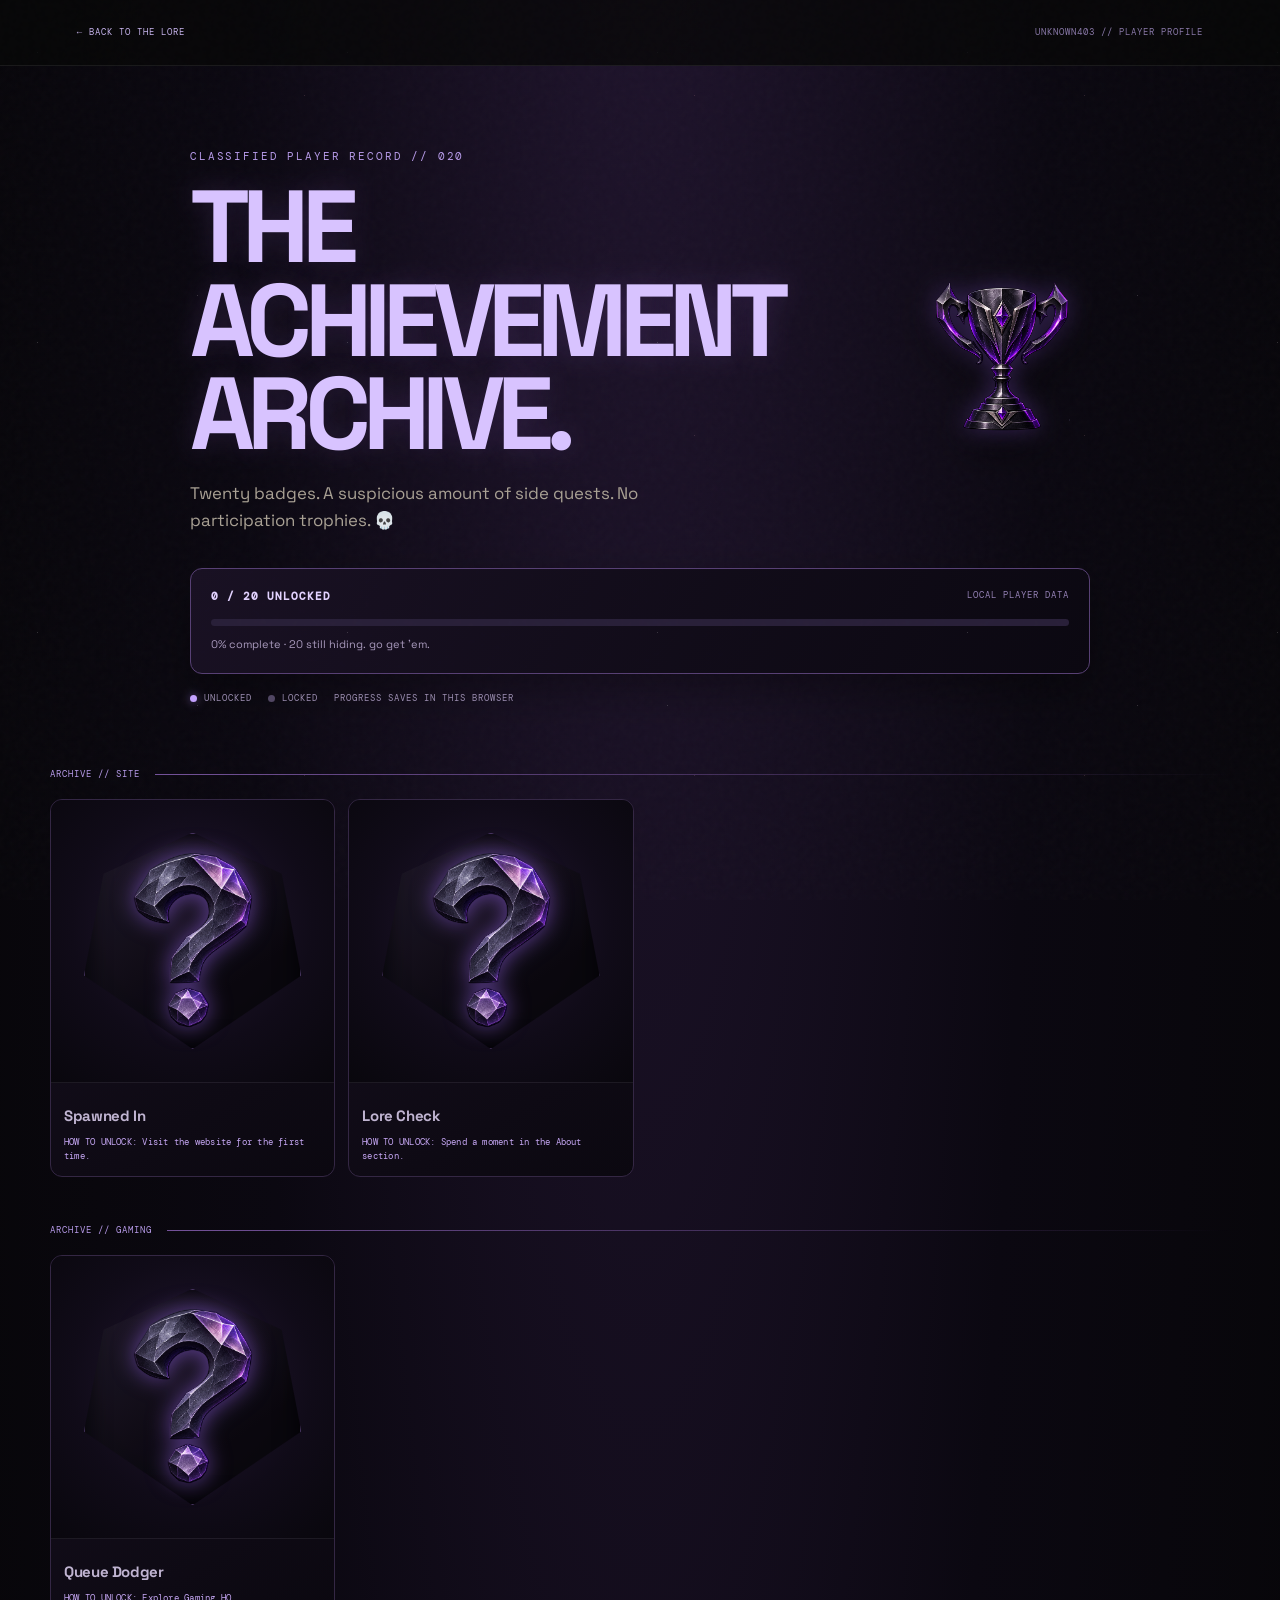
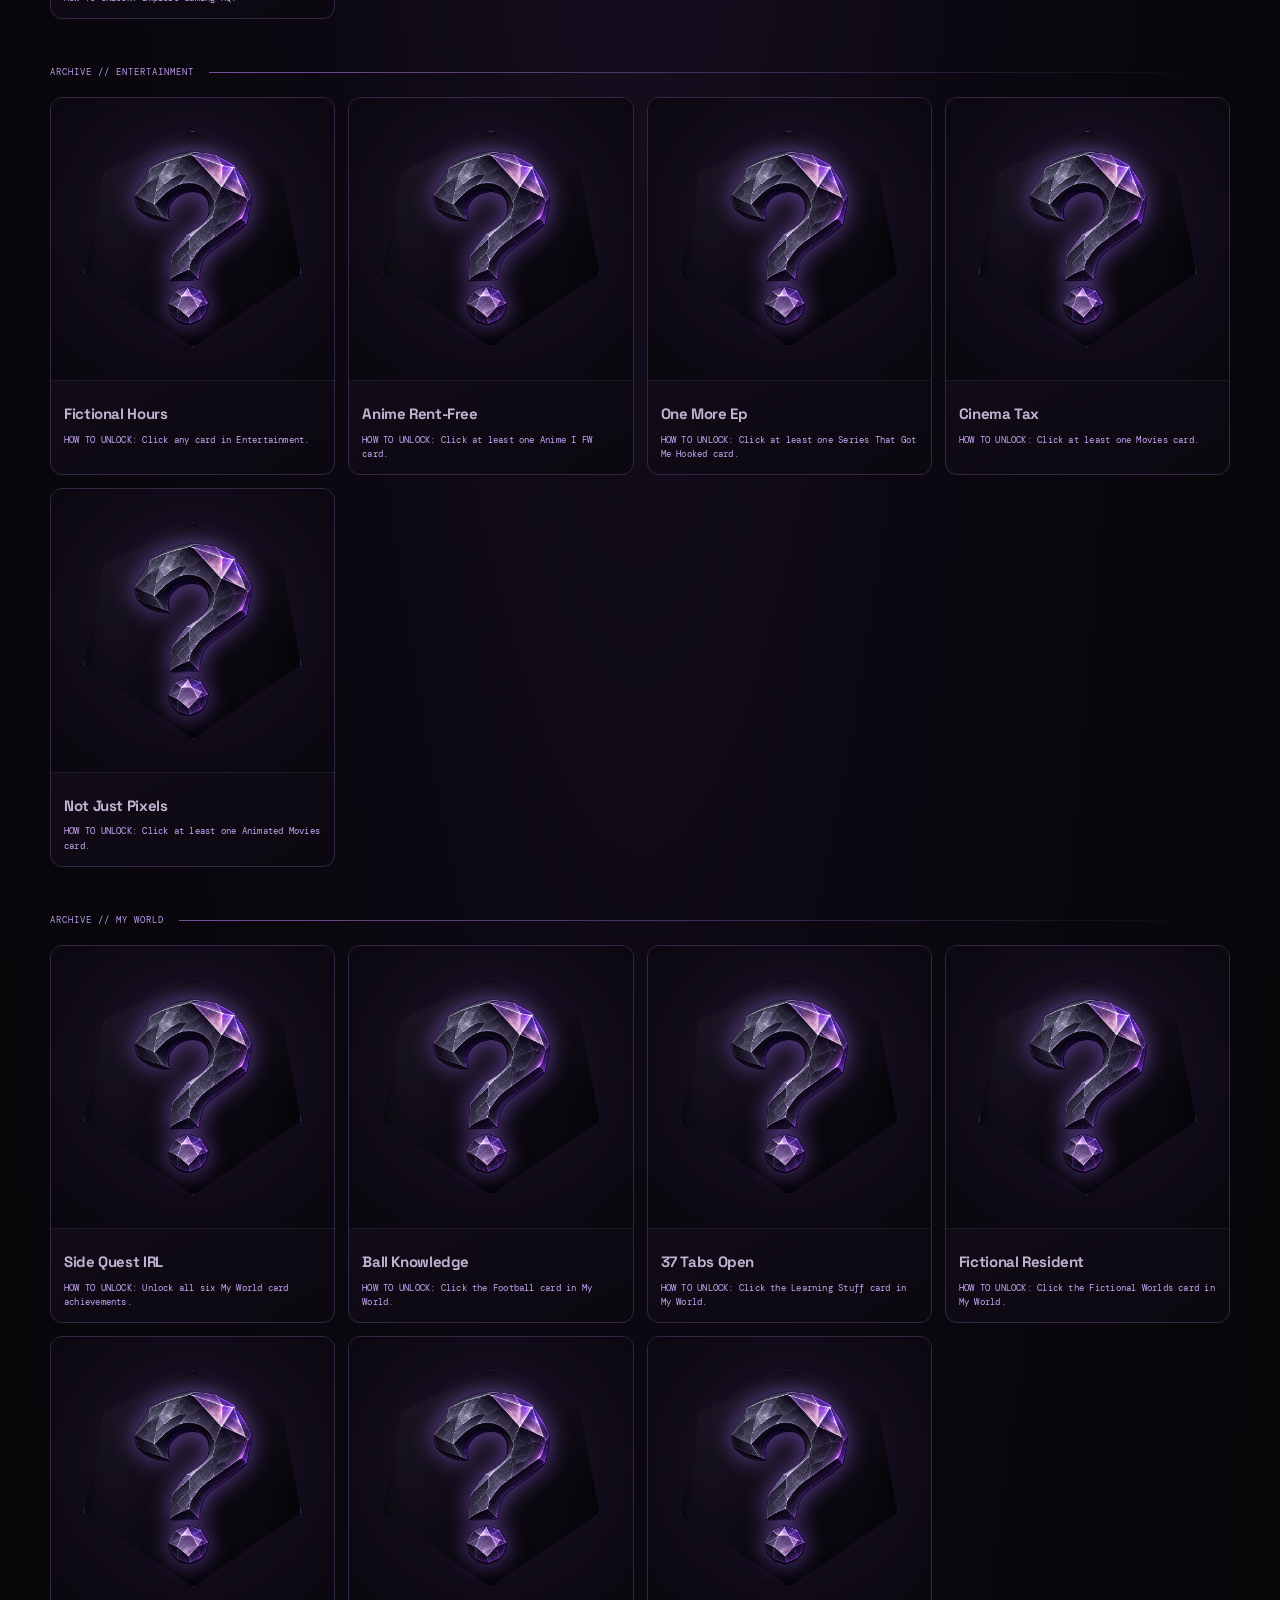
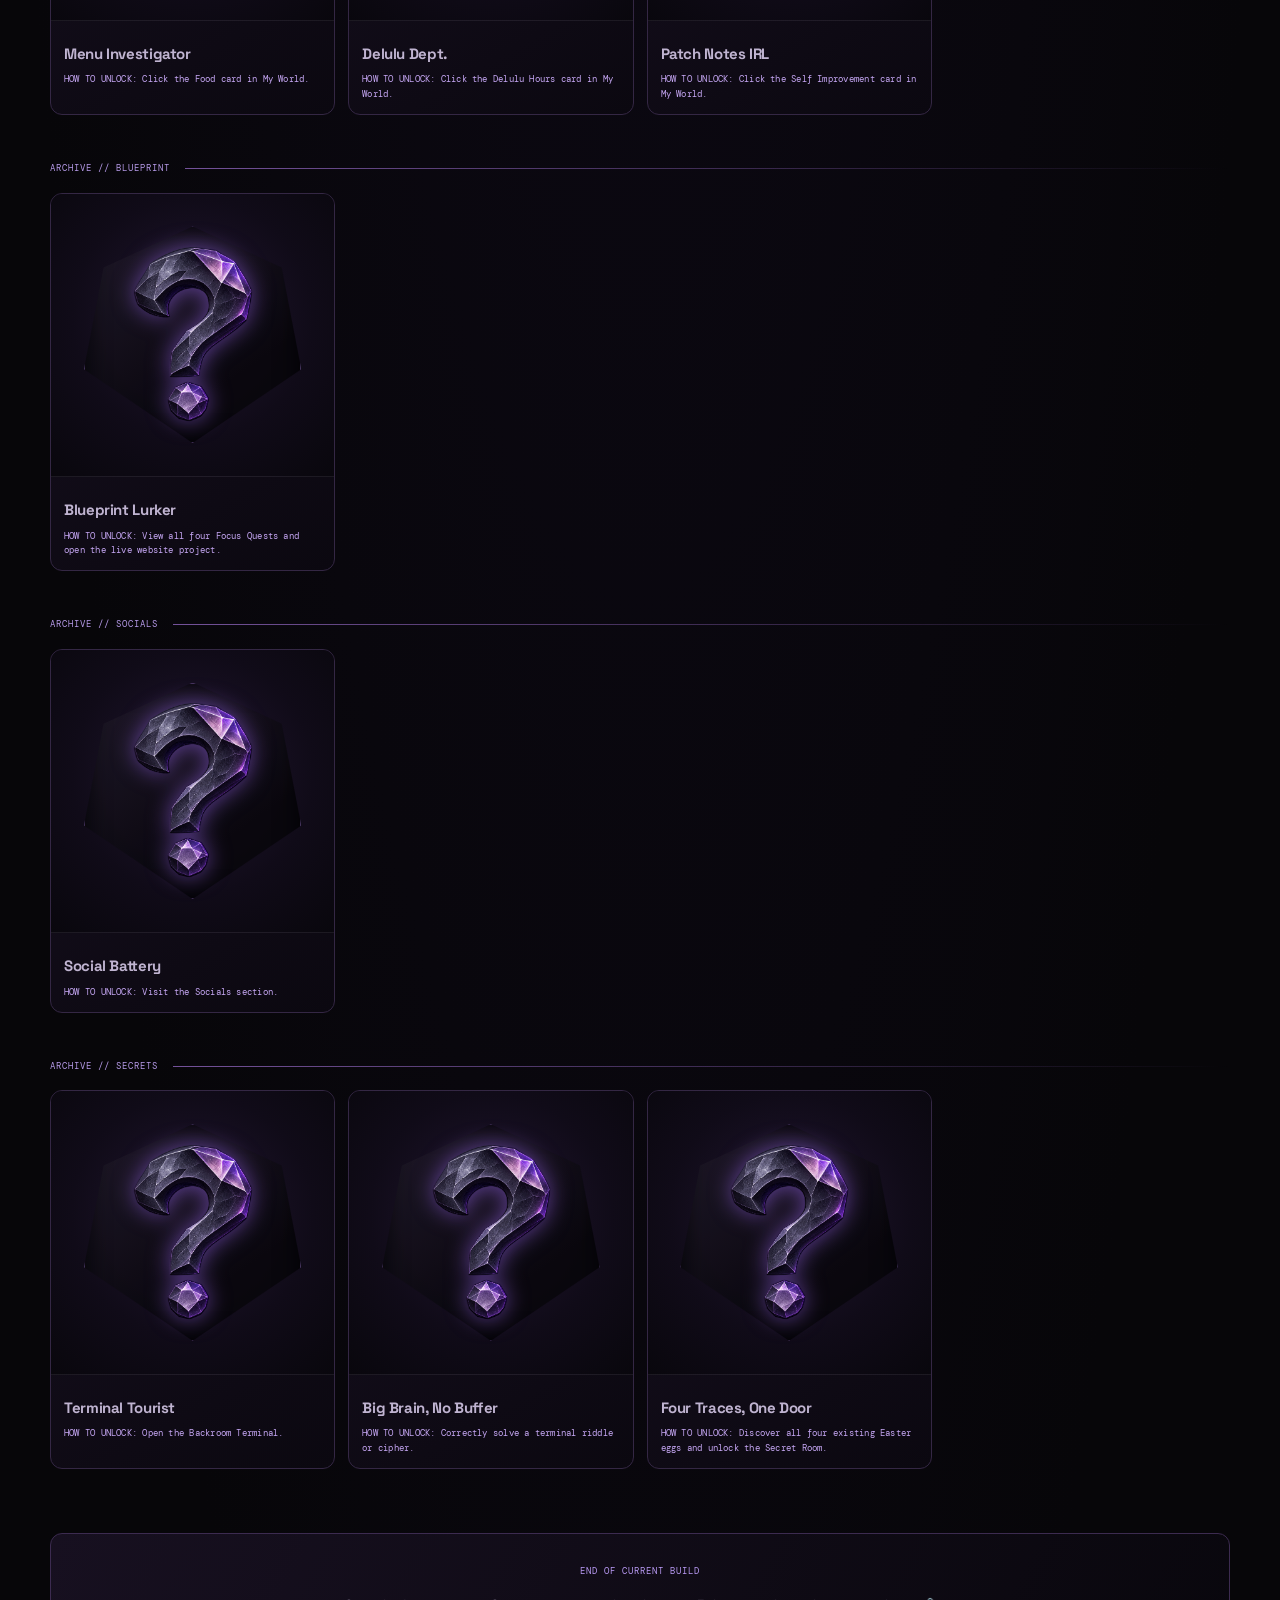
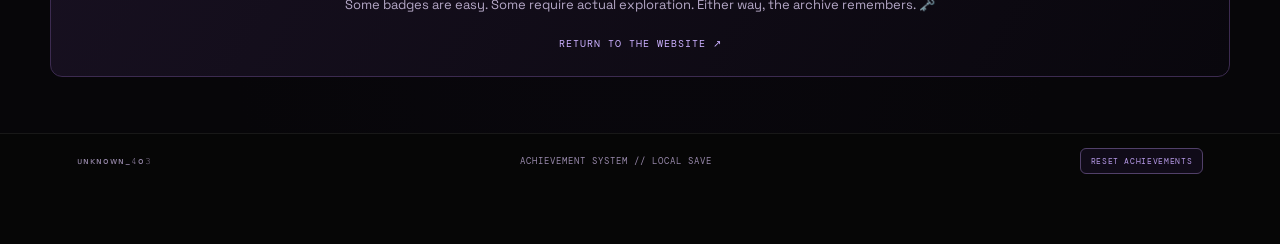
==== commit 05de90f7: "Add files via upload" ====
--- a/achievements.html
+++ b/achievements.html
@@ -2,7 +2,7 @@
 <html lang="en">
 <head>
   <meta charset="utf-8"><meta name="viewport" content="width=device-width,initial-scale=1">
-  <meta name="theme-color" content="#080808"><meta name="description" content="The UNKNOWN_403 achievement archive. Twenty badges. Zero free passes.">
+  <meta name="theme-color" content="#100a19"><meta name="description" content="The UNKNOWN_403 achievement archive. Twenty badges. Zero free passes.">
   <title>Achievement Archive — ᴜɴᴋɴᴏᴡɴ_𝟺ᴏ𝟹</title>
   <link rel="icon" href="assets/icons/favicon.svg"><link rel="stylesheet" href="styles.css"><link rel="stylesheet" href="achievements.css">
 </head>
@@ -12,7 +12,7 @@
   <main class="archive-main">
     <section class="archive-hero">
       <p class="eyebrow">CLASSIFIED PLAYER RECORD // 020</p>
-      <div class="archive-title-row"><div><h1>THE ACHIEVEMENT<br><span>ARCHIVE.</span></h1><p class="archive-intro">Twenty badges. A suspicious amount of side quests. No participation trophies. 💀</p></div><img src="assets/achievements/trophy.png" alt="Gold achievement trophy" class="archive-trophy"></div>
+      <div class="archive-title-row"><div><h1>THE ACHIEVEMENT<br><span>ARCHIVE.</span></h1><p class="archive-intro">Twenty badges. A suspicious amount of side quests. No participation trophies. 💀</p></div><img src="assets/achievements/trophy.png" alt="Dark crystal purple achievement trophy" class="archive-trophy"></div>
       <div class="archive-progress-panel"><div class="archive-progress-top"><strong data-achievement-count>0 / 20 UNLOCKED</strong><span>LOCAL PLAYER DATA</span></div><div class="archive-progress-track"><span data-achievement-progress></span></div><p data-achievement-subtitle>0% complete · all 20 are still hiding.</p></div>
       <div class="archive-legend"><span><i class="legend-unlocked"></i> UNLOCKED</span><span><i class="legend-locked"></i> LOCKED</span><span>PROGRESS SAVES IN THIS BROWSER</span></div>
     </section>
--- a/styles.css
+++ b/styles.css
@@ -727,3 +727,47 @@
 @keyframes achievement-launcher-float{0%,100%{translate:0 0}50%{translate:0 -3px}}
 .achievement-launcher:hover,.achievement-launcher:focus-visible{animation-play-state:paused}
 @media(prefers-reduced-motion:reduce){.achievement-launcher{animation:none!important}}
+
+/* Achievement click targets: retain click affordance without intrusive unlock labels or palette overrides. */
+.achievement-click-card{cursor:pointer;position:relative;transition:transform .22s,border-color .22s,box-shadow .22s!important}
+.achievement-click-card:after{content:none!important;display:none!important}
+#world .achievement-click-card{padding-bottom:21px}
+.achievement-click-card:focus-visible{outline:2px solid #9a82c7;outline-offset:3px;z-index:2}
+.achievement-click-card:active{transform:scale(.985)}
+/* The challenge feedback console is reserved for Riddle and Cipher. */
+.egg-output{color:#d4c6c8;transition:color .2s,border-color .2s,background .2s}
+.egg-output:empty{color:#ffffff66}
+.egg-output-feedback{border-color:#604a80!important;color:#e5d9ff!important;background:linear-gradient(120deg,#09070d,#050505)!important}
+.egg-challenge-status{color:#b9a7d7}
+.egg-card-fun .egg-feature-quote,.egg-card-lore .egg-feature-quote,.egg-card-secret .egg-feature-quote{font:16px/1.75 Georgia,serif;color:#eee1e5;white-space:pre-wrap}
+.egg-card-fun .egg-card-body,.egg-card-lore .egg-card-body,.egg-card-secret .egg-card-body{line-height:1.8}
+.egg-card-fun .egg-card-actions button,.egg-card-lore .egg-card-actions button,.egg-card-secret .egg-card-actions button{min-width:132px}
+.achievement-launcher{bottom:39px;gap:3px;color:#c9a85c}
+.achievement-launcher img{width:29px;height:29px}
+.achievement-launcher span{font-size:9px;letter-spacing:.2em}
+@media(hover:none){.achievement-launcher span{opacity:0;transform:translateY(-4px)}}
+
+.egg-output-idle{color:#ffffff66!important;border-color:#ffffff18!important;background:#050505!important}
+
+/* FINAL TERMINAL CONSOLE: deliberately neutral black, never tinted purple. */
+.egg-output,
+.egg-output-idle,
+.egg-output-feedback{
+  background:#030303!important;
+  background-image:none!important;
+  border:1px solid #292929!important;
+  color:#ededed!important;
+  box-shadow:inset 0 1px 0 #ffffff08;
+}
+.egg-output-idle{color:#bdbdbd!important}
+.egg-output code{color:#fff!important}
+.egg-feedback-actions{display:flex;flex-wrap:wrap;gap:8px;margin-top:12px}
+.egg-feedback-actions button{border:1px solid #555;background:#111;color:#f1f1f1;padding:8px 11px;font:9px 'DM Mono',monospace;letter-spacing:.06em;cursor:pointer;transition:background .2s,border-color .2s,transform .2s}
+.egg-feedback-actions button:hover{background:#222;border-color:#aaa;transform:translateY(-1px)}
+/* Keep the trophy clear of the footer divider/copyright line. */
+.achievement-launcher{bottom:57px!important;color:#c9b4f4!important;gap:4px}
+.achievement-launcher img{width:37px!important;height:37px!important;animation:achievement-trophy-float 3.8s ease-in-out infinite;filter:drop-shadow(0 0 9px #9d70df66)!important}
+.achievement-launcher span{color:#c8a8ff!important;text-shadow:0 0 12px #9d70df55}
+@keyframes achievement-trophy-float{0%,100%{transform:translateY(0) rotate(-1deg)}50%{transform:translateY(-6px) rotate(1deg)}}
+@media(max-width:520px){.achievement-launcher{bottom:57px!important}.achievement-launcher img{width:34px!important;height:34px!important}}
+@media(prefers-reduced-motion:reduce){.achievement-launcher img{animation:none!important}}
--- a/achievements.css
+++ b/achievements.css
@@ -16,3 +16,45 @@
 @media(max-width:620px){.archive-top{height:58px}.archive-system{font-size:7px}.archive-main{width:calc(100% - 28px);padding-top:38px}.archive-title-row{align-items:flex-start}.archive-title-row h1{font-size:clamp(2.55rem,12vw,4.3rem)}.archive-trophy{width:76px;margin-top:4px}.archive-intro{font-size:.86rem}.archive-progress-panel{padding:15px}.archive-progress-top{font-size:8px}.badge-grid{grid-template-columns:repeat(2,minmax(0,1fr));gap:9px}.badge-copy{padding:10px}.badge-copy h3{font-size:13px}.badge-copy>p:not(.badge-condition){font-size:10px;min-height:60px}.badge-meta{font-size:7px}.archive-groups{gap:34px}.archive-legend{font-size:8px;gap:10px}.archive-bottom{font-size:8px}}
 @media(max-width:370px){.badge-grid{grid-template-columns:1fr}.badge-card{display:grid;grid-template-columns:112px 1fr}.badge-art{border-bottom:0;border-right:1px solid #ffffff0d}.badge-copy>p:not(.badge-condition){min-height:0}.archive-title-row h1{font-size:2.5rem}}
 @media(prefers-reduced-motion:reduce){.archive-trophy{animation:none}.badge-card,.badge-art img,.archive-progress-track span{transition:none}}
+
+/* AMETHYST ARCHIVE THEME — purple crystal question mark is the visual anchor. */
+:root{--archive-gold:#b99af4;--archive-muted:#a99ac4;--archive-line:#33254b}
+body.achievement-archive{background:radial-gradient(ellipse at 50% -12%,#21152f 0,#0b0811 46%,#070609 82%);color:#f0eafa}
+.archive-grain{background-image:radial-gradient(1px 1px at 20% 30%,#d9c5ff 50%,transparent 55%),radial-gradient(1px 1px at 70% 65%,#a77bff 50%,transparent 55%)}
+.archive-back{color:#c7b4ed}.archive-back:hover{color:#fff}.archive-system{color:#8978a8}
+.archive-hero>.eyebrow{color:#b69ae8}.archive-title-row h1 span{color:#c5a8ff}
+.archive-progress-panel{border-color:#574074;background:linear-gradient(120deg,#191123,#0b0811)}
+.archive-progress-top{color:#c8b5e8}.archive-progress-top strong{color:#e2d2ff}.archive-progress-top span{color:#9481b5}
+.archive-progress-track{background:#292039}.archive-progress-track span{background:linear-gradient(90deg,#7045b5,#c9a8ff);box-shadow:0 0 16px #ad82f477}
+.archive-progress-panel>p{color:#a99abd}.archive-legend{color:#9b8db0}.legend-unlocked{background:#c4a2ff;box-shadow:0 0 8px #b78cff88}.legend-locked{background:#514663}
+.badge-group-heading{color:#b69ae8}.badge-group-heading i{background:linear-gradient(90deg,#74529a,transparent)}
+.badge-card{border-color:#342744;background:linear-gradient(150deg,#171020,#0b0810)}
+.badge-card:hover{border-color:#8d68c2;box-shadow:0 15px 35px #0009,0 0 18px #8c5ac022}
+.badge-art{background:radial-gradient(circle at 50% 44%,#211630 0,#100b18 57%,#09070d 100%);border-bottom-color:#ffffff12}
+.badge-art:before{content:"";position:absolute;width:76%;height:76%;clip-path:polygon(50% 0,91% 19%,100% 66%,50% 100%,0 66%,9% 19%);background:linear-gradient(145deg,#211b2b,#09070d 70%);border:1px solid #4a3863;box-shadow:inset 0 0 24px #000;opacity:.9}
+.badge-art img{position:relative;z-index:1;width:100%;height:100%;object-fit:contain}
+.badge-card.is-locked .badge-art img{width:78%;height:78%;filter:drop-shadow(0 8px 12px #7c4dbb66);transform:scale(1)}
+.badge-card.is-unlocked .badge-art img{filter:drop-shadow(0 5px 12px #0009)}
+.badge-card.is-unlocked:hover .badge-art img{transform:scale(1.035)}
+.badge-meta{color:#9384a9}.badge-status{color:#9384a9}.badge-card.is-unlocked .badge-status{color:#c6a7ff}
+.badge-copy h3{color:#d8cbe9}.badge-card.is-locked .badge-copy h3{color:#c0b4d1}.badge-card.is-unlocked .badge-copy h3{color:#f2eaff}
+.badge-description{color:#b8abc9;font-size:11px;line-height:1.6;min-height:48px;margin:0}
+.badge-condition{display:block!important;margin:9px 0 0;color:#c6a7f4;font:9px/1.6 'DM Mono',monospace;letter-spacing:.025em}
+.badge-condition[hidden],.badge-description[hidden]{display:none!important}
+.badge-hint[hidden]{display:none!important}
+.archive-footer-note{border-color:#3c2b50;background:linear-gradient(120deg,#171020,#09070d)}
+.archive-footer-note>span{color:#b99af4}.archive-footer-note p{color:#b5a8c7}.archive-footer-note a{color:#cbb0ff}
+.archive-bottom{color:#9788aa}.archive-bottom button{border-color:#514069;background:#100b18;color:#b69ae8}.archive-bottom button:hover{border-color:#b18be8;color:#eadcff}
+.archive-trophy{filter:drop-shadow(0 10px 22px #000b)}
+@media(prefers-reduced-motion:reduce){.archive-trophy{animation:none}}
+
+.badge-card.is-locked .badge-meta{display:none}
+.badge-card.is-locked .badge-description{display:none!important}
+
+/* CRYSTAL TROPHY MOTION + ARCHIVE TYPOGRAPHY */
+.archive-title-row h1,.archive-title-row h1 span{color:#d8c3ff!important;text-shadow:0 0 26px #8b5cc533}
+.archive-trophy{width:clamp(100px,16vw,176px);transform-origin:50% 60%;animation:archive-crystal-trophy 3.9s ease-in-out infinite!important;filter:drop-shadow(0 0 12px #9a63ef55) drop-shadow(0 12px 22px #000b)!important}
+@keyframes archive-crystal-trophy{0%,100%{transform:translateY(0) rotate(-1.2deg)}50%{transform:translateY(-10px) rotate(1.2deg)}}
+.badge-card.is-locked .badge-art img{animation:locked-crystal-mystery 2.8s ease-in-out infinite;transform-origin:50% 55%;filter:drop-shadow(0 0 11px #a56cff88)!important}
+@keyframes locked-crystal-mystery{0%,100%{transform:translateY(0) rotateY(-7deg) rotateZ(-1deg) scale(.96)}50%{transform:translateY(-7px) rotateY(7deg) rotateZ(1deg) scale(1.02)}}
+@media(prefers-reduced-motion:reduce){.archive-trophy,.badge-card.is-locked .badge-art img{animation:none!important}}
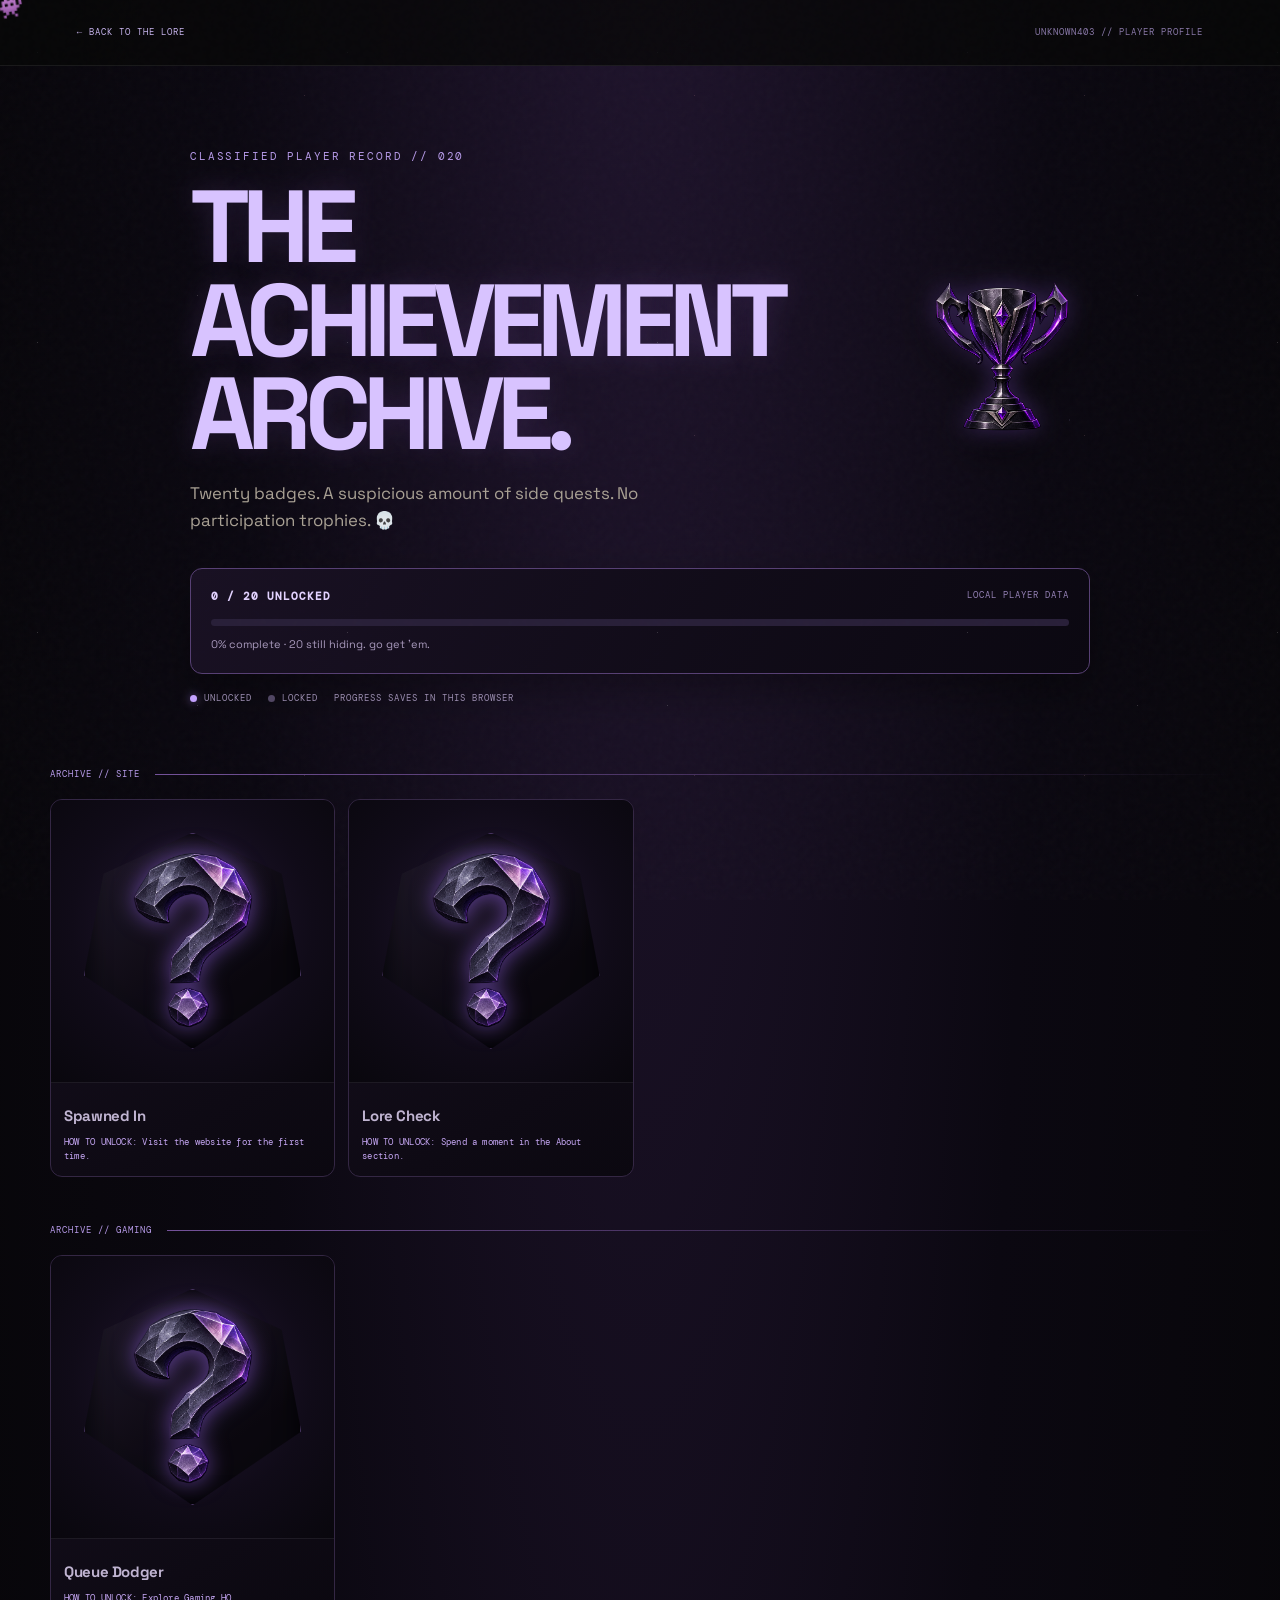
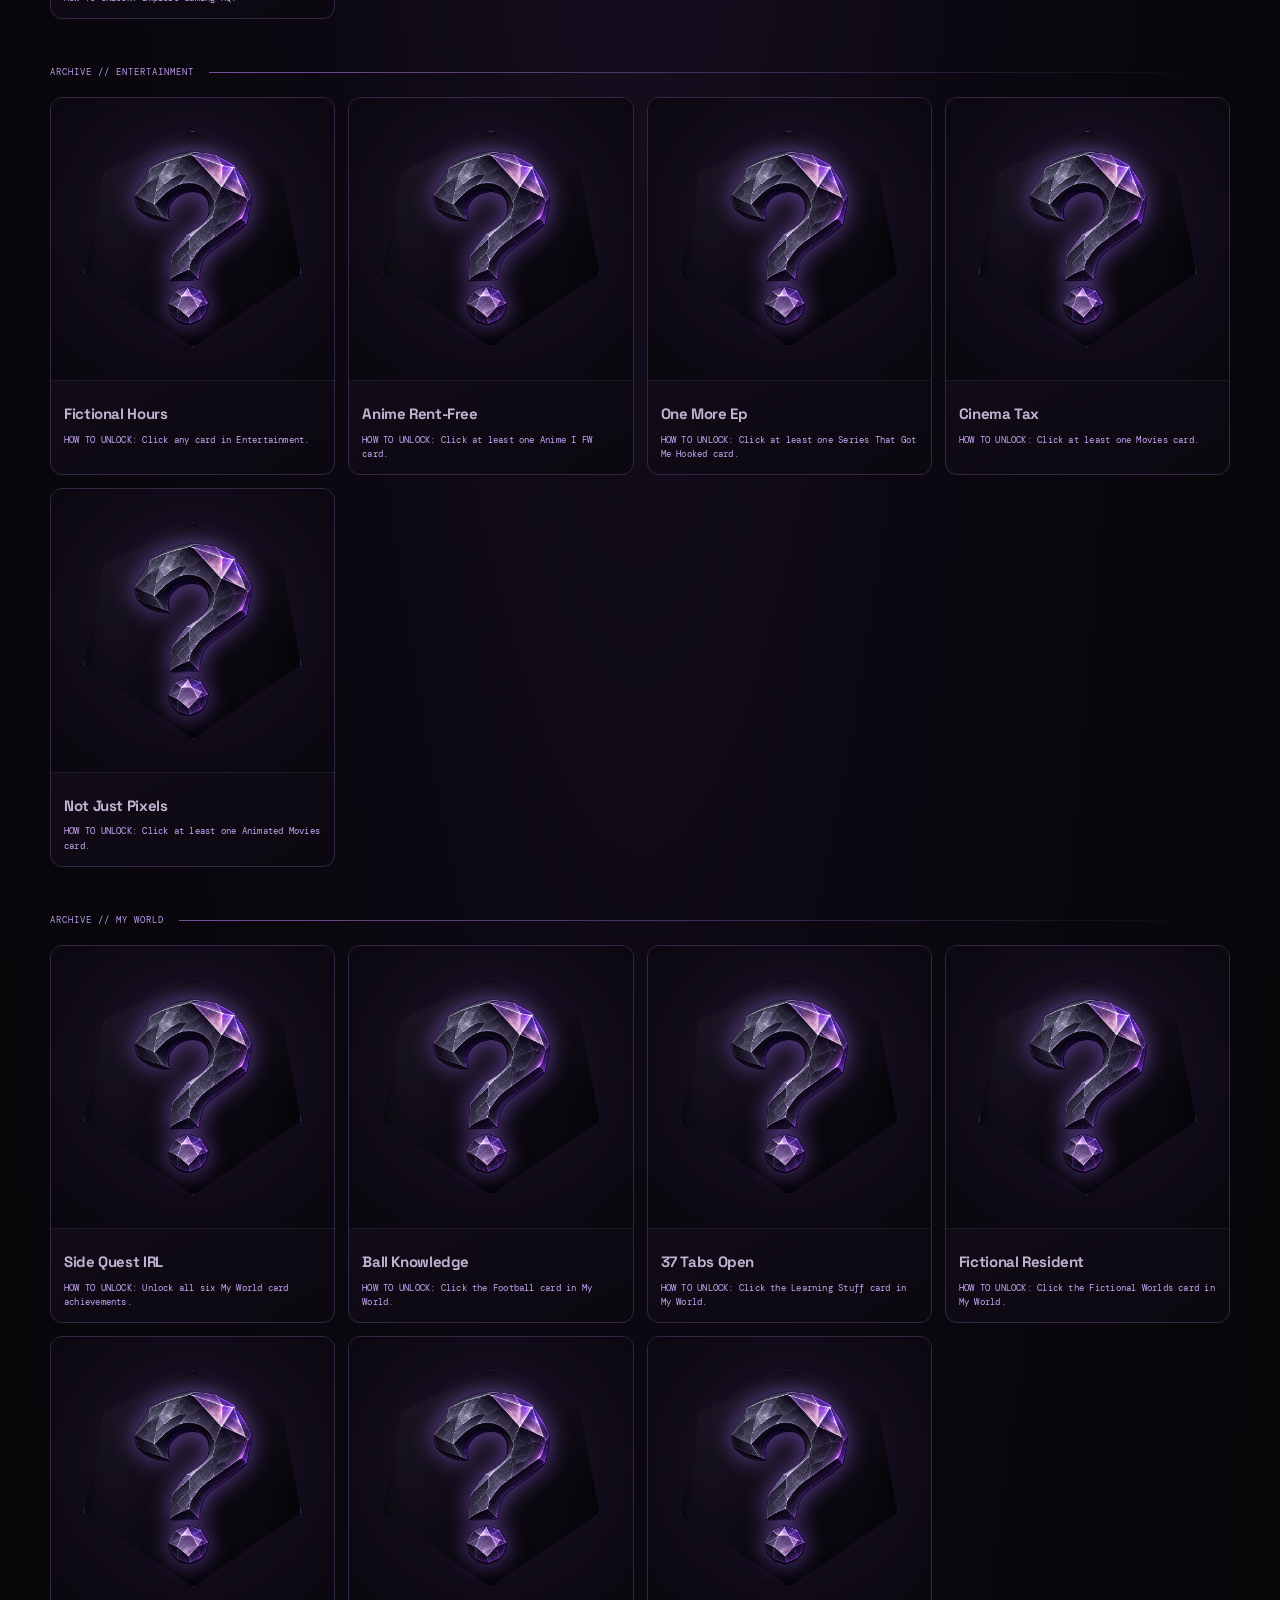
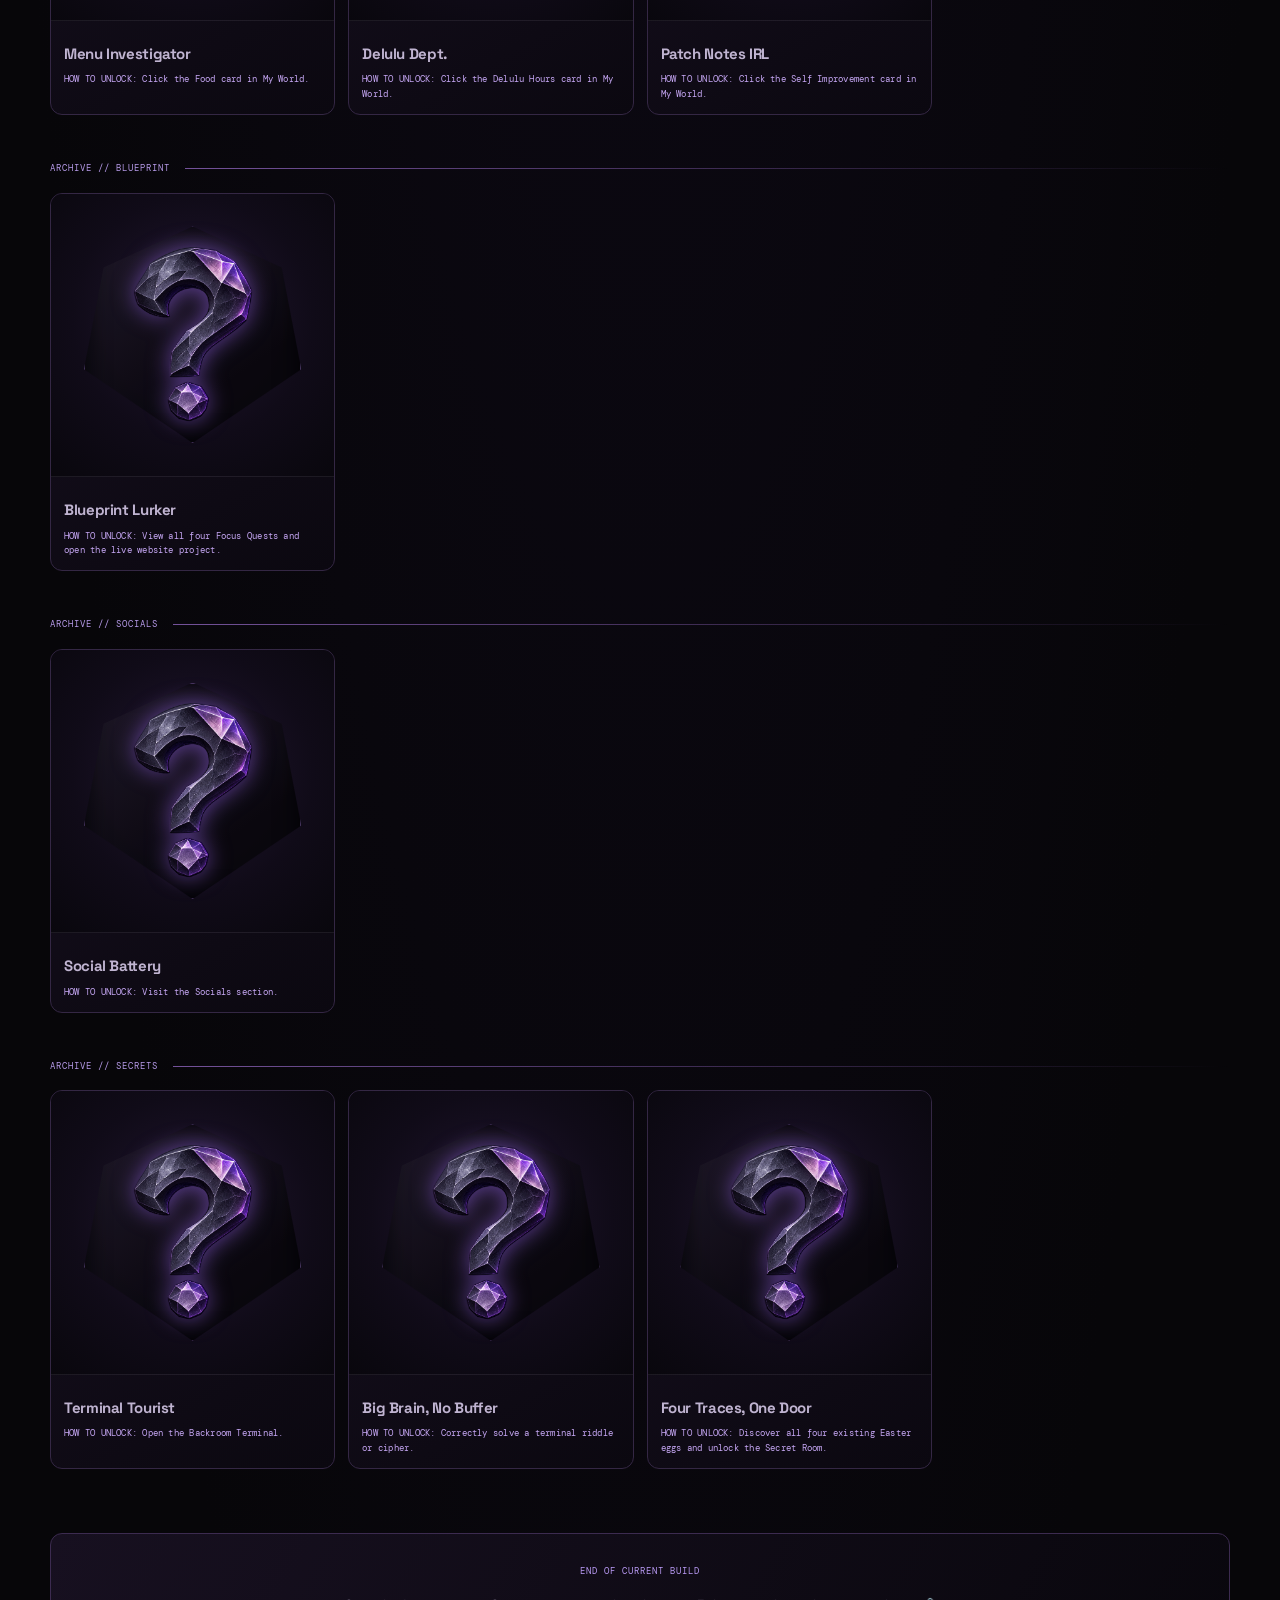
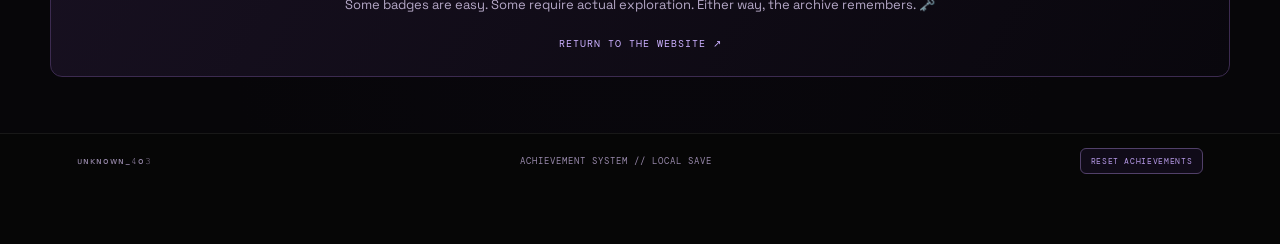
==== commit 99c71222: "Add files via upload" ====
--- a/achievements.html
+++ b/achievements.html
@@ -7,6 +7,7 @@
   <link rel="icon" href="assets/icons/favicon.svg"><link rel="stylesheet" href="styles.css"><link rel="stylesheet" href="achievements.css">
 </head>
 <body class="achievement-archive">
+  <div class="custom-cursor" id="customCursor" aria-hidden="true">👾</div>
   <div class="archive-grain" aria-hidden="true"></div>
   <header class="archive-top"><a class="archive-back" href="index.html">← BACK TO THE LORE</a><span class="archive-system">UNKNOWN403 // PLAYER PROFILE</span></header>
   <main class="archive-main">
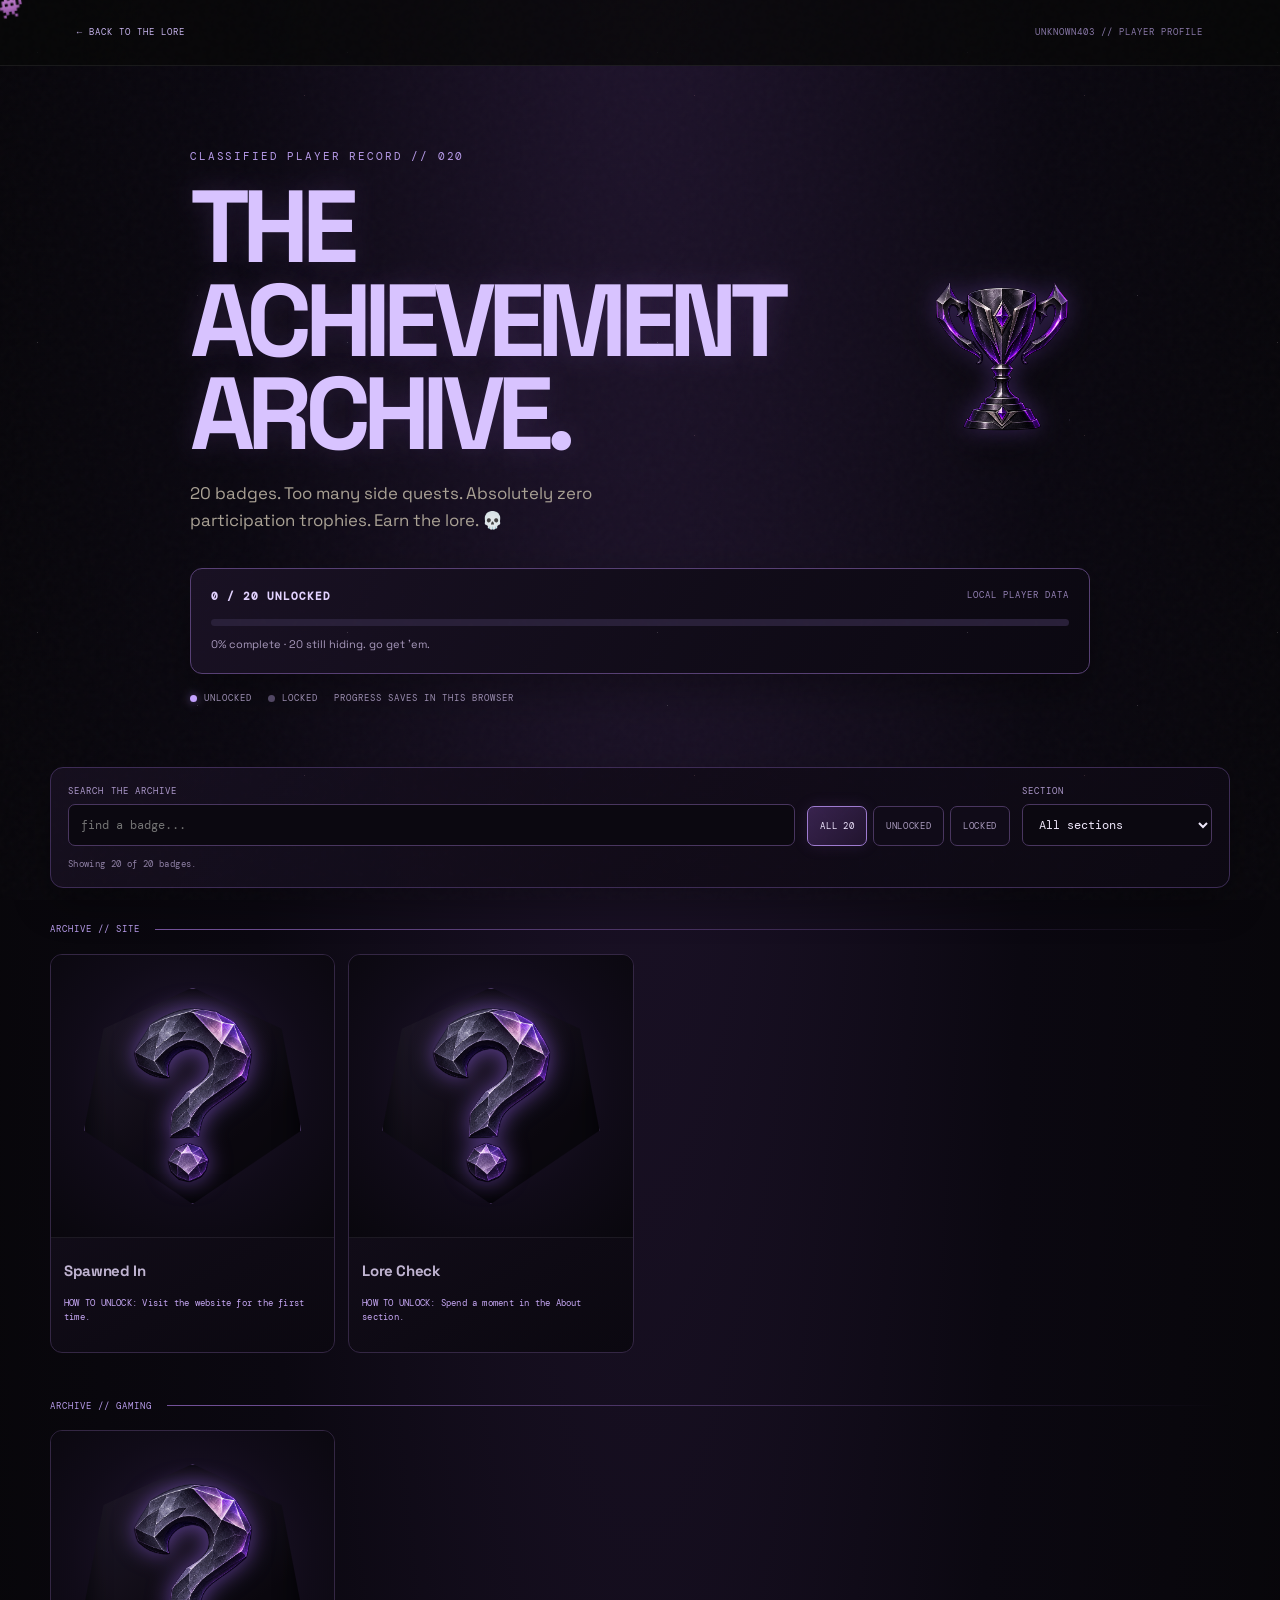
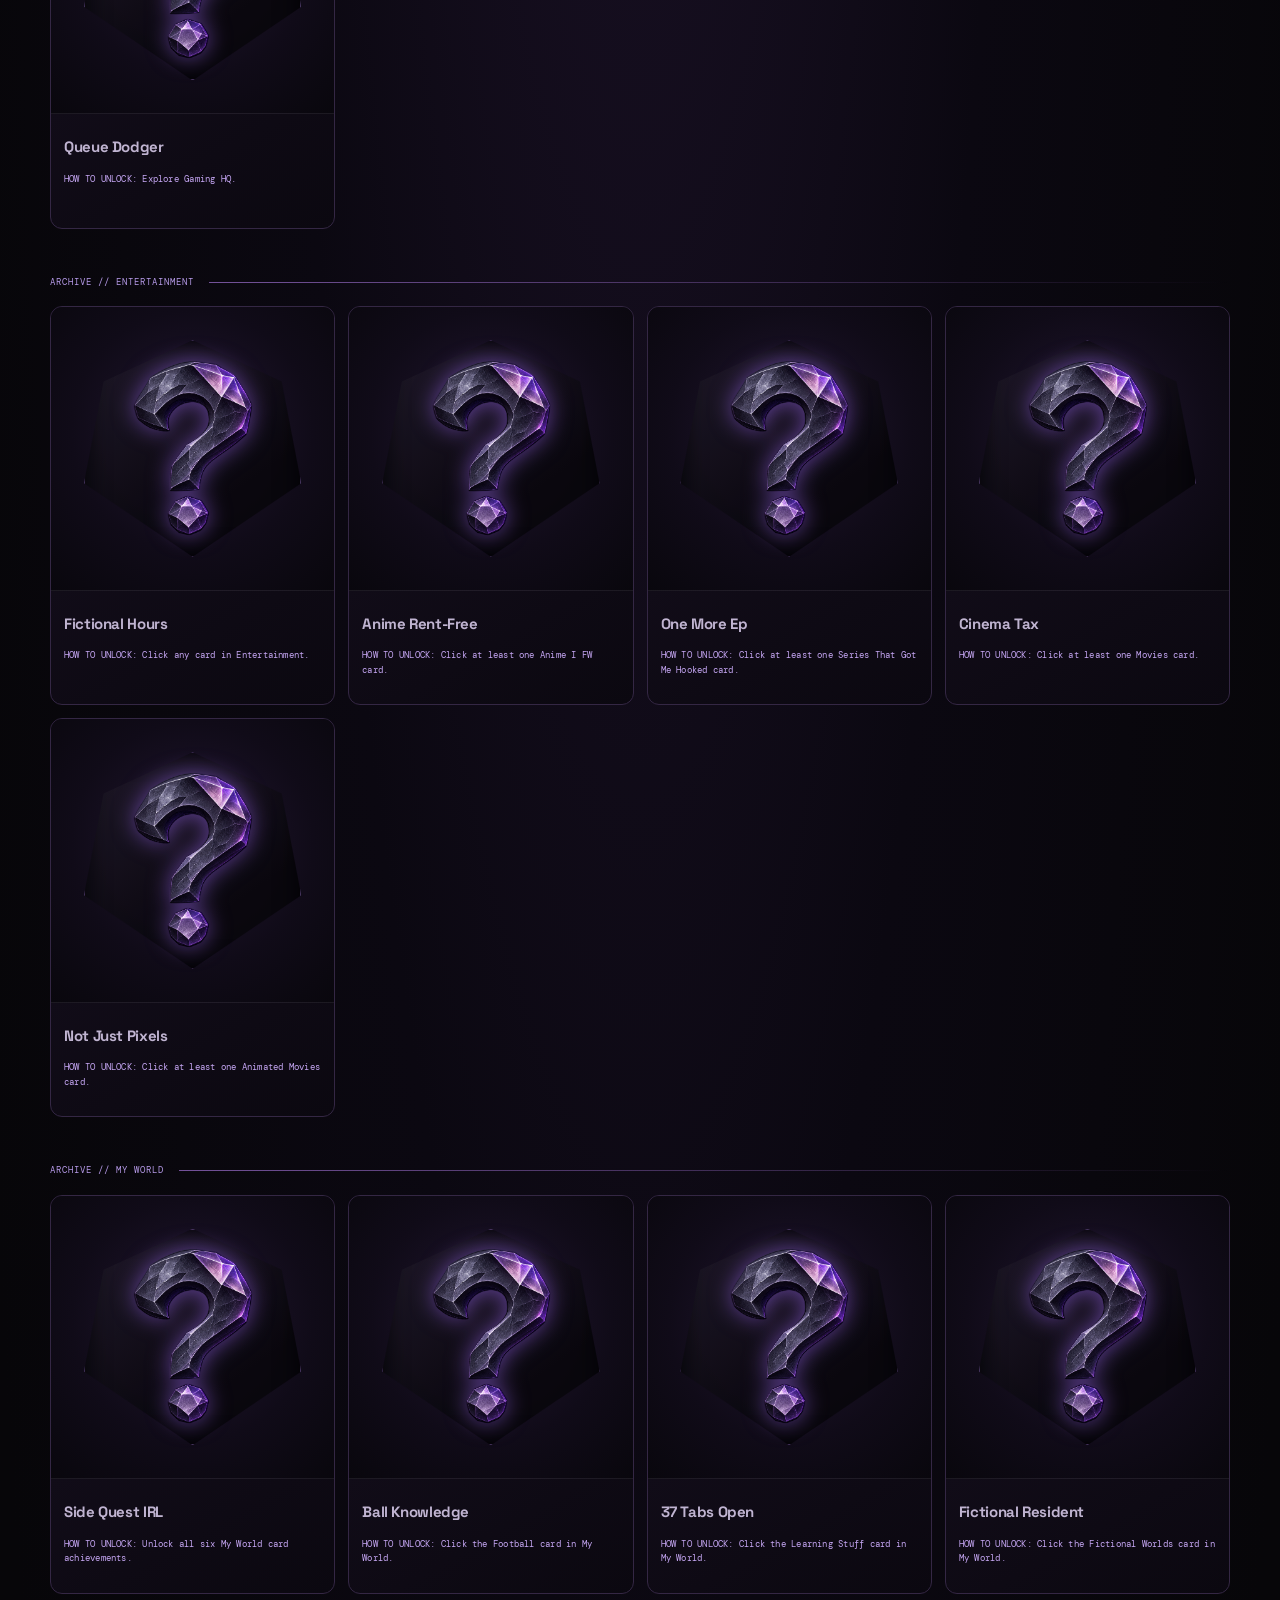
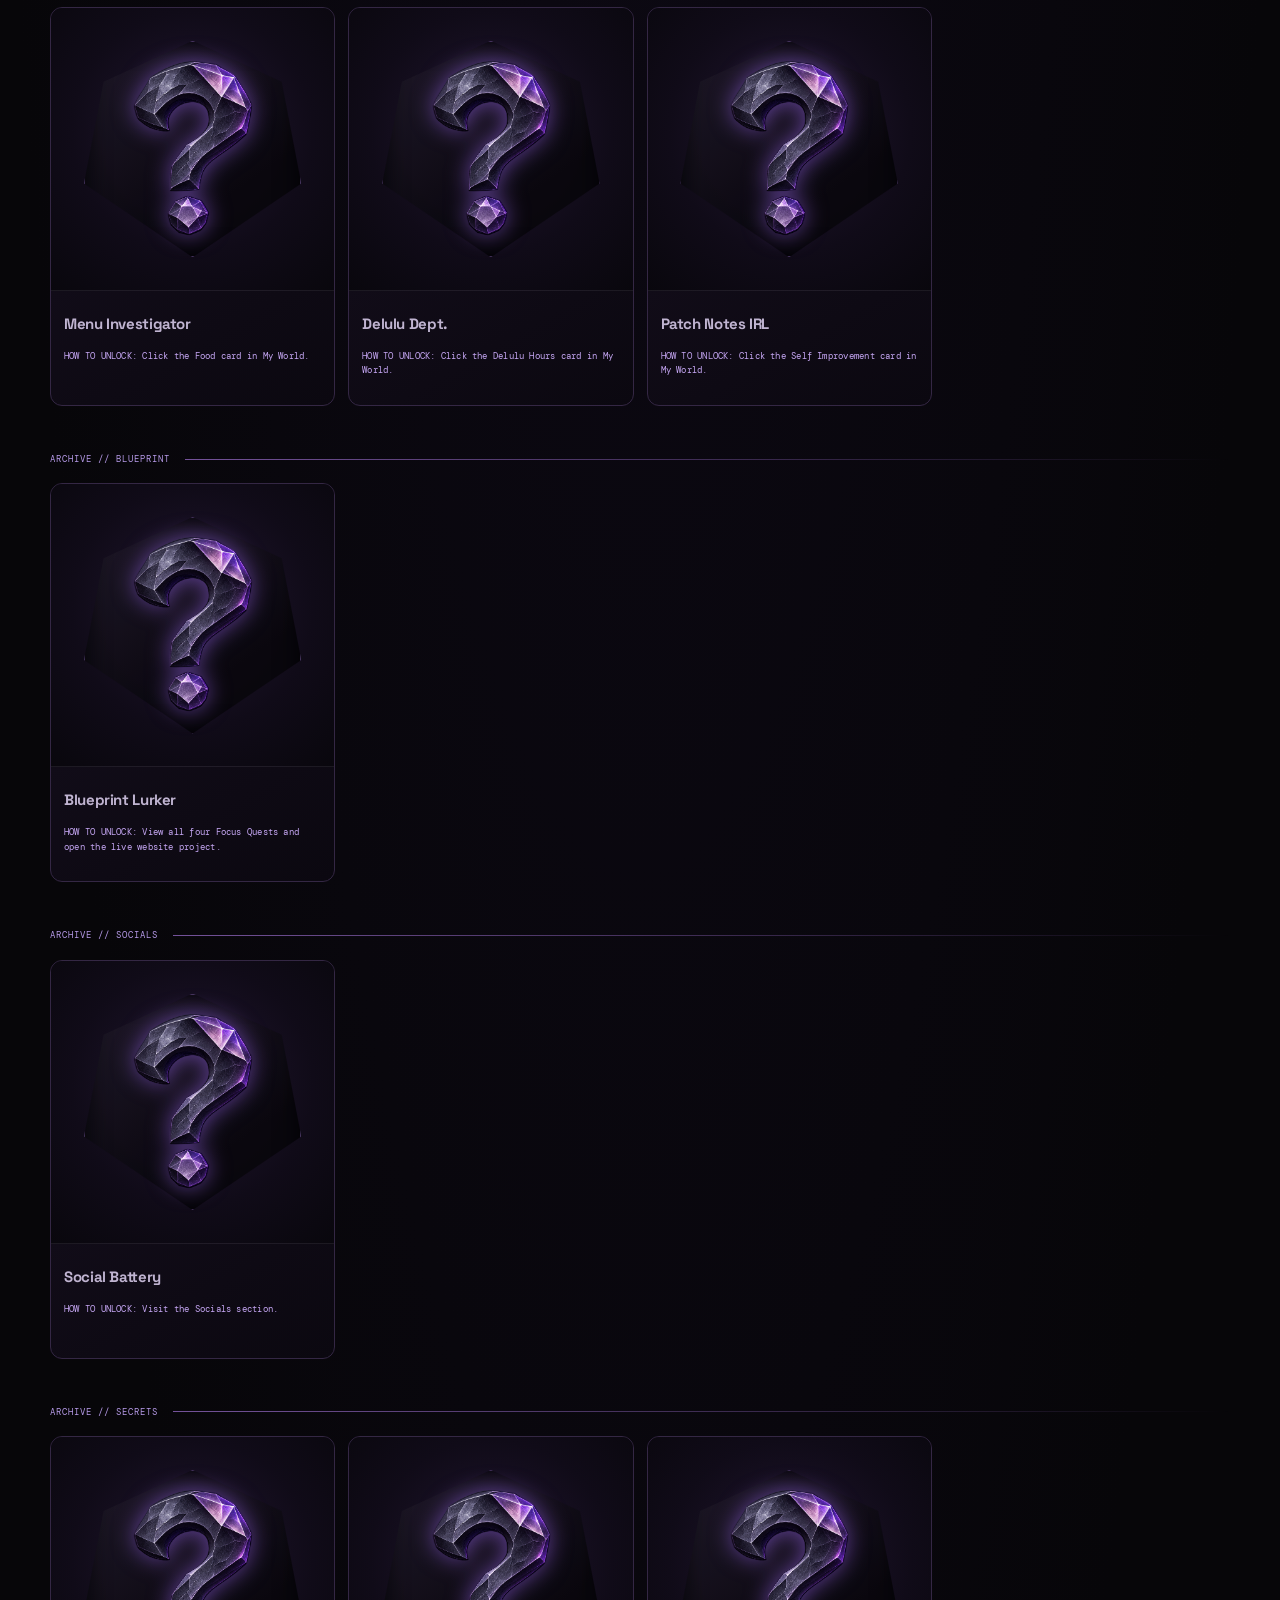
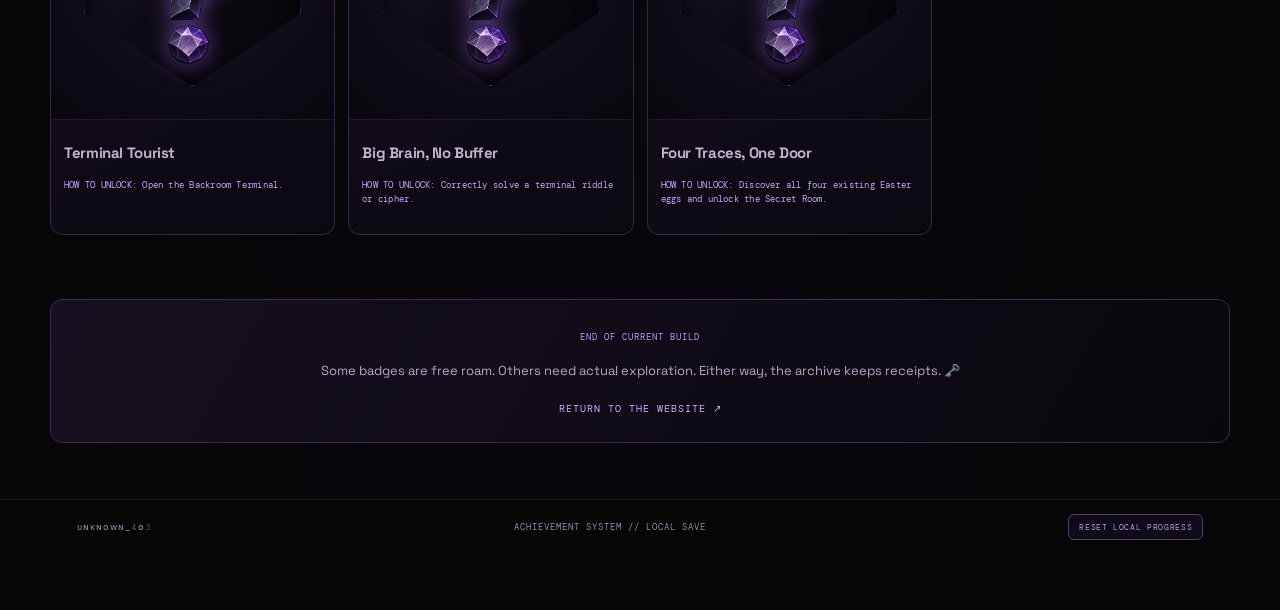
==== commit aac70ec6: "Add files via upload" ====
--- a/achievements.html
+++ b/achievements.html
@@ -13,13 +13,23 @@
   <main class="archive-main">
     <section class="archive-hero">
       <p class="eyebrow">CLASSIFIED PLAYER RECORD // 020</p>
-      <div class="archive-title-row"><div><h1>THE ACHIEVEMENT<br><span>ARCHIVE.</span></h1><p class="archive-intro">Twenty badges. A suspicious amount of side quests. No participation trophies. 💀</p></div><img src="assets/achievements/trophy.png" alt="Dark crystal purple achievement trophy" class="archive-trophy"></div>
+      <div class="archive-title-row"><div><h1>THE ACHIEVEMENT<br><span>ARCHIVE.</span></h1><p class="archive-intro">20 badges. Too many side quests. Absolutely zero participation trophies. Earn the lore. 💀</p></div><img src="assets/achievements/trophy.png" alt="Dark crystal purple achievement trophy" class="archive-trophy"></div>
       <div class="archive-progress-panel"><div class="archive-progress-top"><strong data-achievement-count>0 / 20 UNLOCKED</strong><span>LOCAL PLAYER DATA</span></div><div class="archive-progress-track"><span data-achievement-progress></span></div><p data-achievement-subtitle>0% complete · all 20 are still hiding.</p></div>
       <div class="archive-legend"><span><i class="legend-unlocked"></i> UNLOCKED</span><span><i class="legend-locked"></i> LOCKED</span><span>PROGRESS SAVES IN THIS BROWSER</span></div>
     </section>
+    <section class="archive-tools" aria-label="Achievement filters">
+      <label class="archive-search-wrap"><span>SEARCH THE ARCHIVE</span><input id="achievementSearch" type="search" placeholder="find a badge..." autocomplete="off"></label>
+      <div class="archive-filter-row" role="group" aria-label="Filter achievements">
+        <button type="button" class="archive-filter is-active" data-filter="all" aria-pressed="true">ALL 20</button>
+        <button type="button" class="archive-filter" data-filter="unlocked" aria-pressed="false">UNLOCKED</button>
+        <button type="button" class="archive-filter" data-filter="locked" aria-pressed="false">LOCKED</button>
+      </div>
+      <label class="archive-category-wrap"><span>SECTION</span><select id="achievementCategory"><option value="all">All sections</option><option value="SITE">Site</option><option value="GAMING">Gaming</option><option value="ENTERTAINMENT">Entertainment</option><option value="MY WORLD">My World</option><option value="BLUEPRINT">Blueprint</option><option value="SOCIALS">Socials</option><option value="SECRETS">Secrets</option></select></label>
+      <p class="archive-results" id="achievementResults" aria-live="polite">Showing all 20 badges.</p>
+    </section>
     <div id="achievementGrid" class="archive-groups" aria-live="polite"></div>
-    <section class="archive-footer-note"><span>END OF CURRENT BUILD</span><p>Some badges are easy. Some require actual exploration. Either way, the archive remembers. 🗝️</p><a href="index.html">RETURN TO THE WEBSITE ↗</a></section>
+    <section class="archive-footer-note"><span>END OF CURRENT BUILD</span><p>Some badges are free roam. Others need actual exploration. Either way, the archive keeps receipts. 🗝️</p><a href="index.html">RETURN TO THE WEBSITE ↗</a></section>
   </main>
-  <footer class="archive-bottom"><span>ᴜɴᴋɴᴏᴡɴ_𝟺ᴏ𝟹</span><span>ACHIEVEMENT SYSTEM // LOCAL SAVE</span><button type="button" id="resetAchievements">RESET ACHIEVEMENTS</button></footer>
+  <footer class="archive-bottom"><span>ᴜɴᴋɴᴏᴡɴ_𝟺ᴏ𝟹</span><span>ACHIEVEMENT SYSTEM // LOCAL SAVE</span><button type="button" id="resetAchievements">RESET LOCAL PROGRESS</button></footer>
   <script src="achievements.js"></script>
 </body></html>
--- a/styles.css
+++ b/styles.css
@@ -771,3 +771,143 @@
 @keyframes achievement-trophy-float{0%,100%{transform:translateY(0) rotate(-1deg)}50%{transform:translateY(-6px) rotate(1deg)}}
 @media(max-width:520px){.achievement-launcher{bottom:57px!important}.achievement-launcher img{width:34px!important;height:34px!important}}
 @media(prefers-reduced-motion:reduce){.achievement-launcher img{animation:none!important}}
+
+
+/* AFTERHOURS entry point — non-sticky, anchored to the homepage hero. */
+.hero { position: relative; }
+.afterhours-entry {
+  position: absolute;
+  z-index: 12;
+  left: 0;
+  top: 50%;
+  transform: translateY(-50%);
+  display: flex;
+  align-items: center;
+  gap: 12px;
+}
+.afterhours-headphone-tab {
+  position: relative;
+  display: flex;
+  align-items: center;
+  gap: 10px;
+  min-width: 58px;
+  height: 66px;
+  padding: 9px 13px 9px 10px;
+  overflow: hidden;
+  border: 1px solid rgba(139,190,157,.4);
+  border-left: 0;
+  border-radius: 0 17px 17px 0;
+  color: #d9f0df;
+  background: linear-gradient(110deg,#101b15,#1d3328 72%,#294b38);
+  box-shadow: 8px 12px 32px #0008, inset 0 0 18px #9bd7b31a;
+  cursor: pointer;
+  transform: translateX(-8px);
+  transition: transform .25s ease, box-shadow .25s ease, min-width .25s ease;
+}
+.afterhours-headphone-tab:hover,
+.afterhours-headphone-tab:focus-visible {
+  transform: translateX(0);
+  box-shadow: 10px 12px 34px #000a, 0 0 22px #68b98535;
+  outline: none;
+}
+.afterhours-headphone-placeholder {
+  display: grid;
+  place-items: center;
+  flex: 0 0 38px;
+  width: 38px;
+  height: 38px;
+  border: 1px dashed #a7d9b7a0;
+  border-radius: 50%;
+  color: #c1e5ce;
+  font-size: 1.35rem;
+  background: #0b130e;
+}
+.afterhours-tab-label {
+  max-width: 0;
+  overflow: hidden;
+  white-space: nowrap;
+  opacity: 0;
+  font: 700 .65rem 'DM Mono',monospace;
+  letter-spacing: .12em;
+  transition: max-width .25s ease, opacity .2s ease;
+}
+.afterhours-headphone-tab:hover .afterhours-tab-label,
+.afterhours-headphone-tab:focus-visible .afterhours-tab-label { max-width: 105px; opacity: 1; }
+.afterhours-preview {
+  position: absolute;
+  left: 68px;
+  top: 50%;
+  width: min(310px, calc(100vw - 100px));
+  padding: 12px;
+  display: grid;
+  grid-template-columns: 94px 1fr;
+  gap: 12px;
+  border: 1px dashed #8db99a9c;
+  border-radius: 15px;
+  background: rgba(10,17,13,.97);
+  box-shadow: 0 18px 55px #000b, 0 0 26px #4d9b7020;
+  backdrop-filter: blur(14px);
+  transform: translateY(-50%);
+  animation: afterhours-pop .22s ease both;
+}
+.afterhours-preview[hidden] { display: none; }
+.afterhours-preview-art {
+  min-height: 112px;
+  display: grid;
+  place-items: center;
+  border: 1px solid #41684e;
+  border-radius: 9px;
+  color: #9dc9a9;
+  text-align: center;
+  font: 600 .55rem/1.6 'DM Mono',monospace;
+  letter-spacing: .12em;
+  background: radial-gradient(circle at 50% 40%,#345640,#14251a 62%,#0b110d);
+}
+.afterhours-preview-card {
+  display: flex;
+  flex-direction: column;
+  justify-content: center;
+  gap: 7px;
+  min-width: 0;
+  color: #d9e9dc;
+  text-decoration: none;
+}
+.afterhours-preview-kicker { color: #83b895; font: .55rem 'DM Mono',monospace; letter-spacing: .12em; }
+.afterhours-preview-card strong { font-size: 1.12rem; letter-spacing: .09em; }
+.afterhours-preview-card strong span { color: #78bd8d; }
+.afterhours-preview-copy { color: #a4b4a8; font-size: .67rem; line-height: 1.5; }
+.afterhours-preview-cta { margin-top: 3px; color: #c1e5ce; font: .57rem 'DM Mono',monospace; letter-spacing: .1em; }
+@keyframes afterhours-pop { from { opacity:0; transform:translate(-8px,-50%) scale(.97) } to { opacity:1; transform:translate(0,-50%) scale(1) } }
+@media(max-width:760px) {
+  .afterhours-entry { top: auto; bottom: 76px; left: 0; transform: none; }
+  .afterhours-headphone-tab { height: 58px; }
+  .afterhours-preview { left: 62px; width: min(290px,calc(100vw - 78px)); }
+}
+@media(prefers-reduced-motion:reduce) {
+  .afterhours-headphone-tab,.afterhours-tab-label { transition:none; }
+  .afterhours-preview { animation:none; }
+}
+
+
+
+/* AFTERHOURS TAB — edge-peek interaction; it belongs to the hero and scrolls away with it. */
+.afterhours-entry{position:absolute;z-index:20;left:0;top:50%;transform:translateY(-50%);display:flex;align-items:center}
+.afterhours-headphone-tab{display:flex;align-items:center;gap:11px;width:158px;min-width:158px;height:64px;padding:9px 14px 9px 9px;flex-direction:row-reverse;transform:translateX(-110px);border:1px solid #527b60;border-left:0;border-radius:0 15px 15px 0;background:linear-gradient(105deg,#101a14,#1d3328 72%,#294b38);color:#c1e5ce;box-shadow:8px 12px 34px #0009,inset 0 0 20px #9bd7b315;cursor:pointer;transition:transform .28s cubic-bezier(.2,.8,.2,1),box-shadow .28s}
+.afterhours-headphone-tab:hover,.afterhours-headphone-tab:focus-visible,.afterhours-entry:focus-within .afterhours-headphone-tab{transform:translateX(0);box-shadow:10px 14px 38px #000b,0 0 24px #68b98538;outline:none}
+.afterhours-headphone-icon{flex:0 0 39px;width:39px;height:39px;display:grid;place-items:center;border:1px dashed #a7d9b7a0;border-radius:50%;background:#0b130e;color:#c1e5ce}
+.headphone-icon-placeholder{font-size:22px;line-height:1}
+.afterhours-tab-label{font:800 12px/1 'DM Mono',monospace;letter-spacing:.16em;color:#c1e5ce;white-space:nowrap;text-shadow:0 0 13px #75bd8a55}
+.afterhours-preview{position:absolute;left:49px;top:calc(50% + 2px);width:min(330px,calc(100vw - 80px));padding:12px;display:grid;gap:10px;border:1px dashed #8db99a;border-radius:15px;background:rgba(9,16,12,.98);box-shadow:0 20px 58px #000d,0 0 26px #4d9b7020;backdrop-filter:blur(16px);transform:translateY(-50%);transform-origin:left center;animation:afterhours-panel-in .24s cubic-bezier(.2,.8,.2,1) both}
+.afterhours-preview[hidden]{display:none}
+.afterhours-preview-art{min-height:105px;display:grid;place-items:center;border:1px solid #41684e;border-radius:9px;background:radial-gradient(circle at 50% 42%,#345640,#14251a 62%,#0b110d);color:#9dc9a9;font:9px 'DM Mono',monospace;letter-spacing:.16em}
+.afterhours-preview-intro{padding:4px 5px 2px}
+.afterhours-preview-kicker,.afterhours-preview-card-kicker{display:block;color:#83b895;font:8px 'DM Mono',monospace;letter-spacing:.13em}
+.afterhours-preview-intro strong{display:block;margin-top:6px;color:#e0f0e4;font-size:17px;letter-spacing:-.035em}
+.afterhours-preview-intro p{margin:5px 0 0;color:#9fb0a3;font-size:11px;line-height:1.65}
+.afterhours-preview-card{display:flex;flex-direction:column;gap:6px;padding:13px;border:1px solid #466b50;border-radius:9px;background:linear-gradient(120deg,#1a3022,#101a14);color:#e1f0e5;text-decoration:none;transition:transform .2s,border-color .2s,background .2s}
+.afterhours-preview-card:hover{transform:translateY(-2px);border-color:#8bc49a;background:linear-gradient(120deg,#24432e,#142319)}
+.afterhours-preview-card strong{font-size:13px;letter-spacing:.08em}.afterhours-preview-card strong b{color:#9ed4aa}.afterhours-preview-card>span:last-child{color:#9aafa0;font-size:10px;line-height:1.5}
+@keyframes afterhours-panel-in{from{opacity:0;transform:translate(-8px,-50%) scale(.97)}to{opacity:1;transform:translate(0,-50%) scale(1)}}
+@media(max-width:760px){.afterhours-entry{top:50%;left:0;transform:translateY(-50%)}.afterhours-headphone-tab{height:58px;width:148px;min-width:148px;transform:translateX(-116px)}.afterhours-preview{left:43px;width:min(300px,calc(100vw - 60px));max-height:calc(100svh - 110px);overflow:auto}}
+@media(max-width:380px){.afterhours-preview{left:38px;width:calc(100vw - 48px)}}
+@media(prefers-reduced-motion:reduce){.afterhours-headphone-tab,.afterhours-preview-card{transition:none}.afterhours-preview{animation:none}}
--- a/achievements.css
+++ b/achievements.css
@@ -58,3 +58,27 @@
 .badge-card.is-locked .badge-art img{animation:locked-crystal-mystery 2.8s ease-in-out infinite;transform-origin:50% 55%;filter:drop-shadow(0 0 11px #a56cff88)!important}
 @keyframes locked-crystal-mystery{0%,100%{transform:translateY(0) rotateY(-7deg) rotateZ(-1deg) scale(.96)}50%{transform:translateY(-7px) rotateY(7deg) rotateZ(1deg) scale(1.02)}}
 @media(prefers-reduced-motion:reduce){.archive-trophy,.badge-card.is-locked .badge-art img{animation:none!important}}
+
+
+/* ARCHIVE 2.1 — searchable, filterable badge index + stronger hierarchy */
+.archive-tools{display:grid;grid-template-columns:minmax(220px,1fr) auto minmax(145px,190px);gap:12px;align-items:end;margin:0 0 34px;padding:17px;border:1px solid #3d2c55;border-radius:13px;background:linear-gradient(135deg,#171020eF,#0d0913f5);box-shadow:0 16px 38px #0005}
+.archive-search-wrap,.archive-category-wrap{display:flex;flex-direction:column;gap:7px;min-width:0}
+.archive-search-wrap>span,.archive-category-wrap>span{font:9px 'DM Mono',monospace;letter-spacing:.12em;color:#aa96c8}
+.archive-search-wrap input,.archive-category-wrap select{width:100%;min-height:42px;padding:10px 12px;border:1px solid #49365f;border-radius:7px;outline:none;background:#0b0810;color:#eee6fa;font:12px 'DM Mono',monospace}
+.archive-search-wrap input:focus,.archive-category-wrap select:focus{border-color:#b99af4;box-shadow:0 0 0 3px #b99af422}
+.archive-filter-row{display:flex;gap:6px;flex-wrap:wrap}
+.archive-filter{min-height:40px;padding:0 12px;border:1px solid #49365f;border-radius:7px;background:#100b18;color:#a99abd;font:9px 'DM Mono',monospace;letter-spacing:.07em;cursor:pointer;transition:background .2s,border-color .2s,color .2s,transform .2s}
+.archive-filter:hover{border-color:#8d68c2;color:#f1e8ff;transform:translateY(-1px)}
+.archive-filter.is-active{border-color:#9e7bd0;background:linear-gradient(135deg,#38234e,#21142e);color:#f0e6ff;box-shadow:0 0 16px #9c69d522}
+.archive-results{grid-column:1/-1;margin:0;color:#8f80a5;font:9px 'DM Mono',monospace;letter-spacing:.04em}
+.badge-card[hidden],.badge-group[hidden]{display:none!important}
+.badge-card{display:flex;flex-direction:column}
+.badge-art{isolation:isolate}
+.badge-copy{display:flex;flex:1;flex-direction:column}
+.badge-description{min-height:0!important}
+.badge-condition{min-height:43px}
+.badge-card:focus-within{outline:2px solid #b99af4;outline-offset:3px}
+.archive-back:focus-visible,.archive-bottom button:focus-visible,.archive-filter:focus-visible,.archive-search-wrap input:focus-visible,.archive-category-wrap select:focus-visible,.archive-footer-note a:focus-visible{outline:2px solid #d9c4ff;outline-offset:3px}
+@media(max-width:900px){.archive-tools{grid-template-columns:1fr 1fr}.archive-filter-row{grid-column:1/-1;grid-row:2}.archive-category-wrap{grid-column:2;grid-row:1}.archive-results{grid-row:3}}
+@media(max-width:560px){.archive-tools{grid-template-columns:1fr;padding:13px}.archive-category-wrap,.archive-filter-row,.archive-results{grid-column:1;grid-row:auto}.archive-filter-row{display:grid;grid-template-columns:repeat(3,minmax(0,1fr))}.archive-filter{padding:0 6px;font-size:8px}.archive-search-wrap input,.archive-category-wrap select{min-height:44px}}
+@media(prefers-reduced-motion:reduce){.archive-filter{transition:none}}
